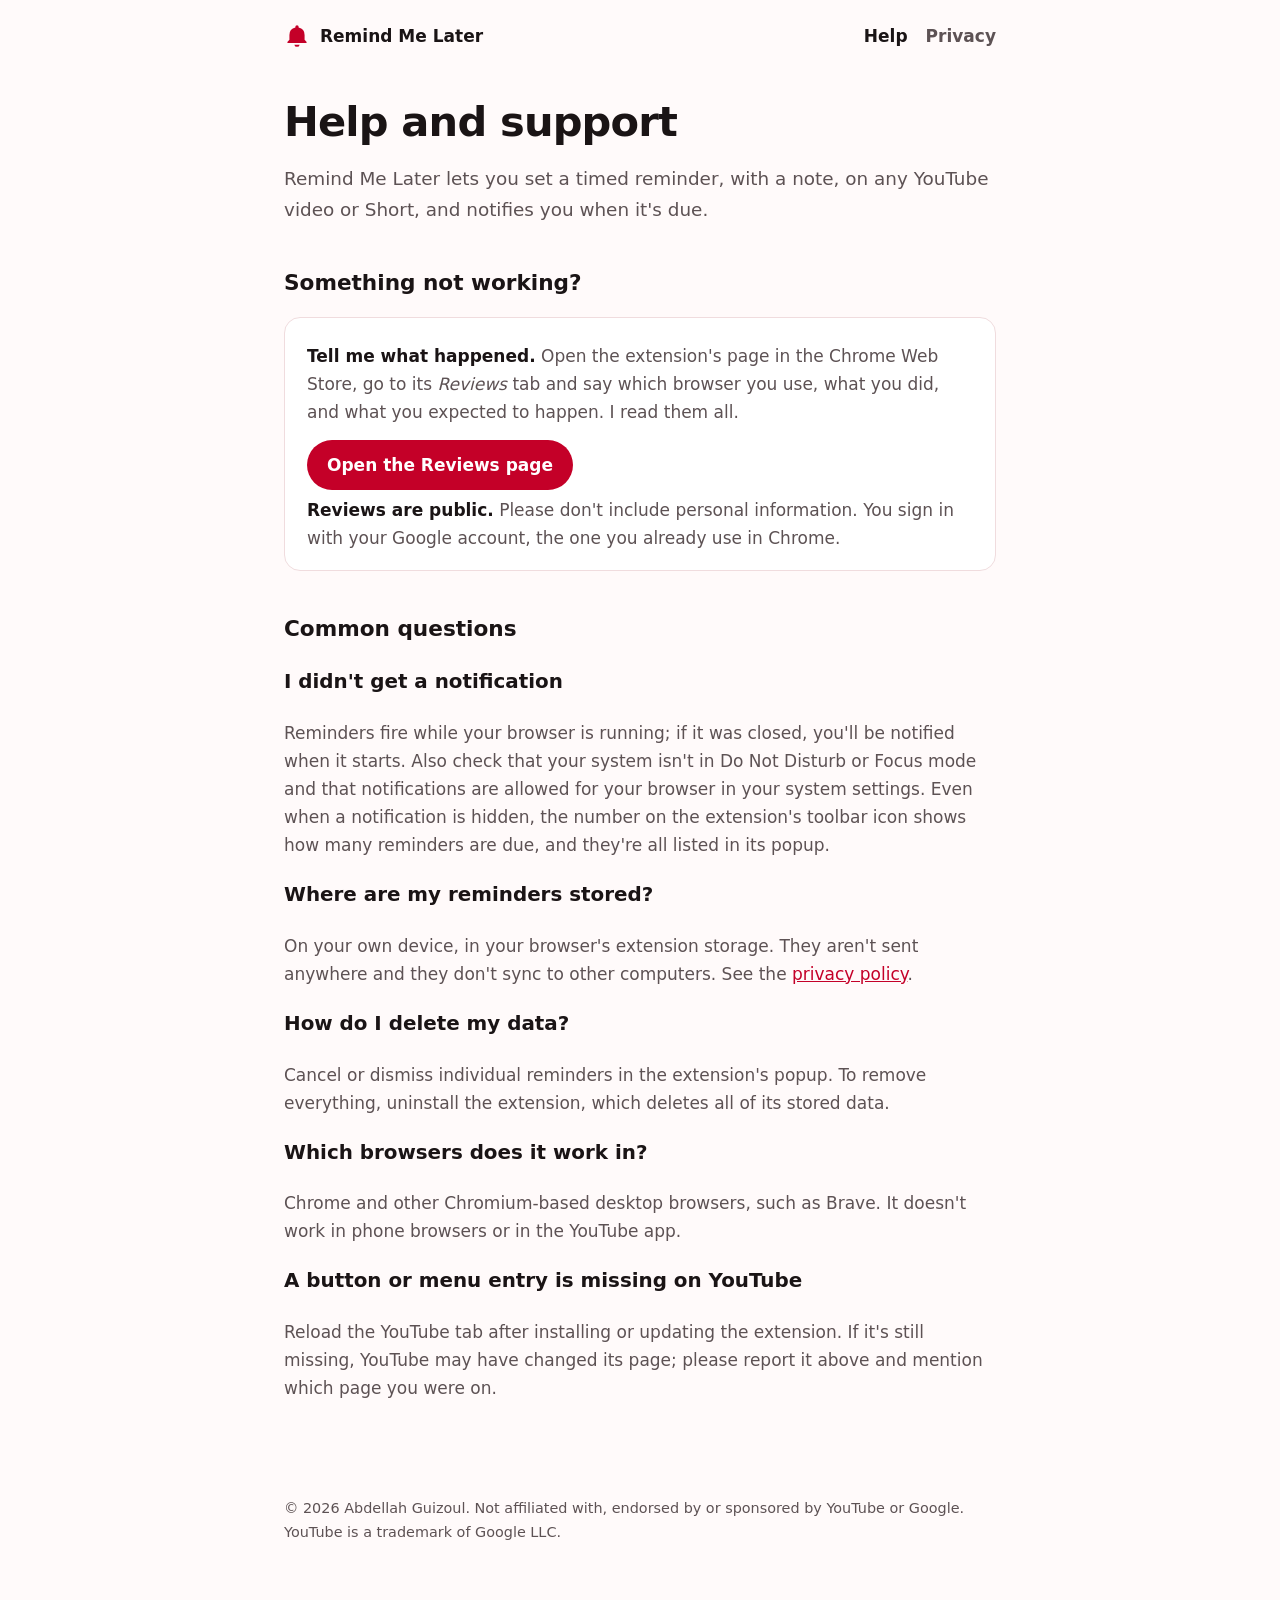
==== index.html @ e8967a8a "Help page and privacy policy" ====
<!DOCTYPE html>
<html lang="en">
<head>
  <meta charset="UTF-8">
  <meta name="viewport" content="width=device-width, initial-scale=1">
  <meta name="color-scheme" content="light dark">
  <title>Remind Me Later: help and support</title>
  <meta name="description" content="Help for the Remind Me Later browser extension, which sets timed reminders on YouTube videos and Shorts.">
  <link rel="stylesheet" href="style.css">
</head>
<body>
  <header>
    <a class="brand" href="./"><svg viewBox="0 0 24 24" aria-hidden="true"><path d="M12 22a2.5 2.5 0 0 0 2.45-2h-4.9A2.5 2.5 0 0 0 12 22Zm7-6.5V11a7 7 0 0 0-5.5-6.84V3.5a1.5 1.5 0 0 0-3 0v.66A7 7 0 0 0 5 11v4.5L3.3 17.2a.75.75 0 0 0 .53 1.3h16.34a.75.75 0 0 0 .53-1.3L19 15.5Z"/></svg>Remind Me Later</a>
    <nav aria-label="Pages"><a href="./" aria-current="page">Help</a><a href="privacy.html">Privacy</a></nav>
  </header>
  <main>
    <h1>Help and support</h1>
    <p class="lead">Remind Me Later lets you set a timed reminder, with a note, on any YouTube video or Short, and notifies you when it's due.</p>

    <h2>Something not working?</h2>
    <div class="card">
      <p><strong>Tell me what happened.</strong> Open the extension's page in the Chrome Web Store, go to its <em>Reviews</em> tab and say which browser you use, what you did, and what you expected to happen. I read them all.</p>
      <p><a class="button" data-link="reviews" target="_blank" rel="noopener noreferrer" hidden>Open the Reviews page</a></p>
      <p><strong>Reviews are public.</strong> Please don't include personal information. You sign in with your Google account, the one you already use in Chrome.</p>
    </div>

    <h2>Common questions</h2>

    <h3>I didn't get a notification</h3>
    <p>Reminders fire while your browser is running; if it was closed, you'll be notified when it starts. Also check that your system isn't in Do Not Disturb or Focus mode and that notifications are allowed for your browser in your system settings. Even when a notification is hidden, the number on the extension's toolbar icon shows how many reminders are due, and they're all listed in its popup.</p>

    <h3>Where are my reminders stored?</h3>
    <p>On your own device, in your browser's extension storage. They aren't sent anywhere and they don't sync to other computers. See the <a href="privacy.html">privacy policy</a>.</p>

    <h3>How do I delete my data?</h3>
    <p>Cancel or dismiss individual reminders in the extension's popup. To remove everything, uninstall the extension, which deletes all of its stored data.</p>

    <h3>Which browsers does it work in?</h3>
    <p>Chrome and other Chromium-based desktop browsers, such as Brave. It doesn't work in phone browsers or in the YouTube app.</p>

    <h3>A button or menu entry is missing on YouTube</h3>
    <p>Reload the YouTube tab after installing or updating the extension. If it's still missing, YouTube may have changed its page; please report it above and mention which page you were on.</p>
  </main>
  <footer>
    <p>© 2026 Abdellah Guizoul. Not affiliated with, endorsed by or sponsored by YouTube or Google. YouTube is a trademark of Google LLC.</p>
  </footer>
</body>
</html>
---- style.css ----
:root { --accent: #c40028; --bg: #fffafa; --text: #1a1415; --muted: #5d5254; --card: #fff; --border: #f0dcde; color-scheme: light; }
@media (prefers-color-scheme: dark) {
  :root { --accent: #ff4e63; --bg: #0f0c0d; --text: #f5f0f1; --muted: #b5a9ac; --card: #191415; --border: #2f2427; color-scheme: dark; }
}
* { box-sizing: border-box; }
body { margin: 0; background: var(--bg); color: var(--text); font: 17px/1.65 system-ui, -apple-system, "Segoe UI", Roboto, Arial, sans-serif; }
a { color: var(--accent); }
header { max-width: 760px; margin: 0 auto; padding: 22px 24px 0; display: flex; flex-wrap: wrap; align-items: center; justify-content: space-between; gap: 12px; }
.brand { display: inline-flex; align-items: center; gap: 10px; font-weight: 800; color: var(--text); text-decoration: none; }
.brand svg { width: 26px; height: 26px; fill: var(--accent); }
nav { display: flex; gap: 18px; }
nav a { color: var(--muted); text-decoration: none; font-weight: 600; }
nav a[aria-current="page"], nav a:hover { color: var(--text); }
main { max-width: 760px; margin: 0 auto; padding: 24px 24px 64px; }
h1 { font-size: clamp(2rem, 5vw, 2.6rem); line-height: 1.15; letter-spacing: -.02em; margin: 24px 0 8px; }
h2 { font-size: 1.35rem; margin: 40px 0 8px; }
p, li { color: var(--muted); }
strong { color: var(--text); }
.lead { font-size: 1.15rem; }
.meta { font-size: .95rem; }
.card { background: var(--card); border: 1px solid var(--border); border-radius: 16px; padding: 18px 22px; margin: 16px 0; }
.card p { margin: 6px 0 0; }
.button { display: inline-block; margin-top: 8px; padding: 11px 20px; border-radius: 999px; background: var(--accent); color: #fff; font-weight: 700; text-decoration: none; }
@media (prefers-color-scheme: dark) { .button { color: #1a0b0e; } }
table { width: 100%; border-collapse: collapse; margin: 12px 0; font-size: .95rem; }
th, td { text-align: left; padding: 10px 12px; border-bottom: 1px solid var(--border); vertical-align: top; }
th { color: var(--text); }
td:first-child { white-space: nowrap; color: var(--text); font-family: ui-monospace, Consolas, monospace; font-size: .9rem; }
footer { max-width: 760px; margin: 0 auto; padding: 0 24px 48px; color: var(--muted); font-size: .9rem; }
:focus-visible { outline: 3px solid var(--accent); outline-offset: 3px; border-radius: 4px; }
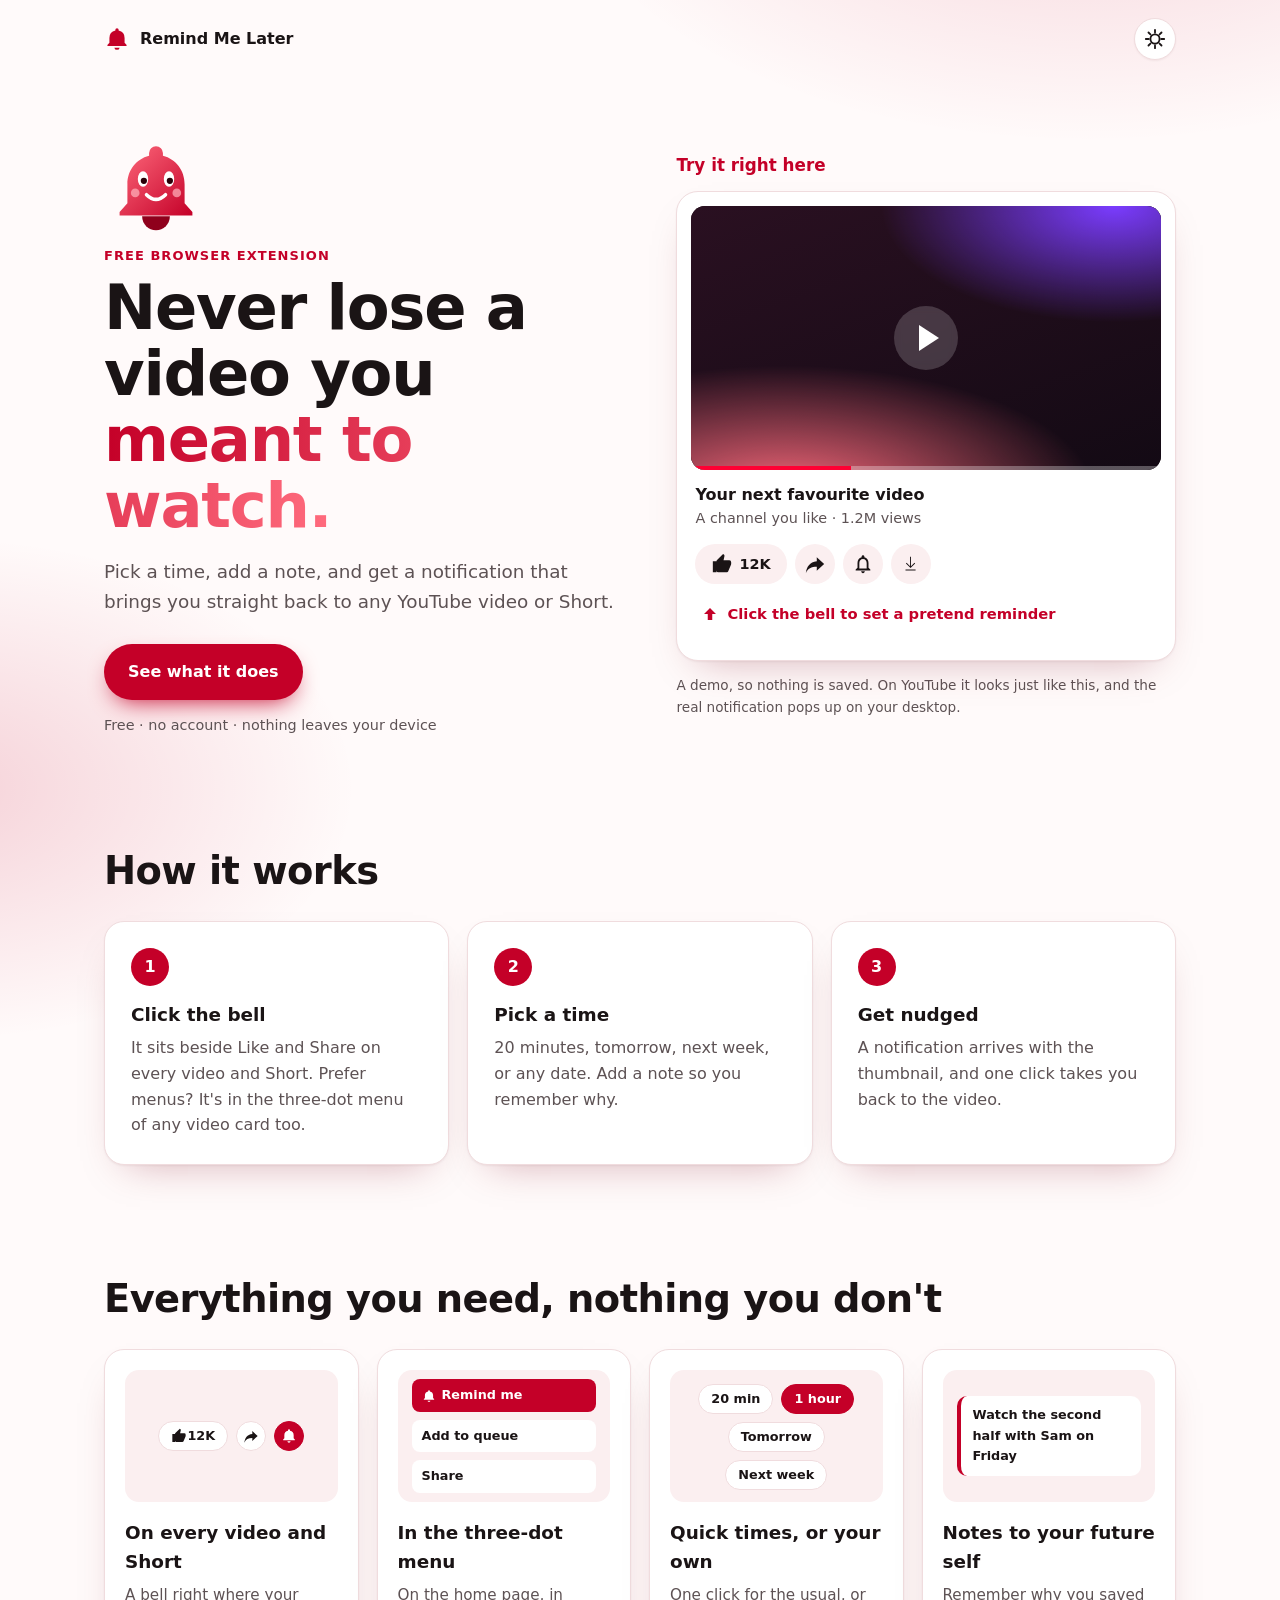
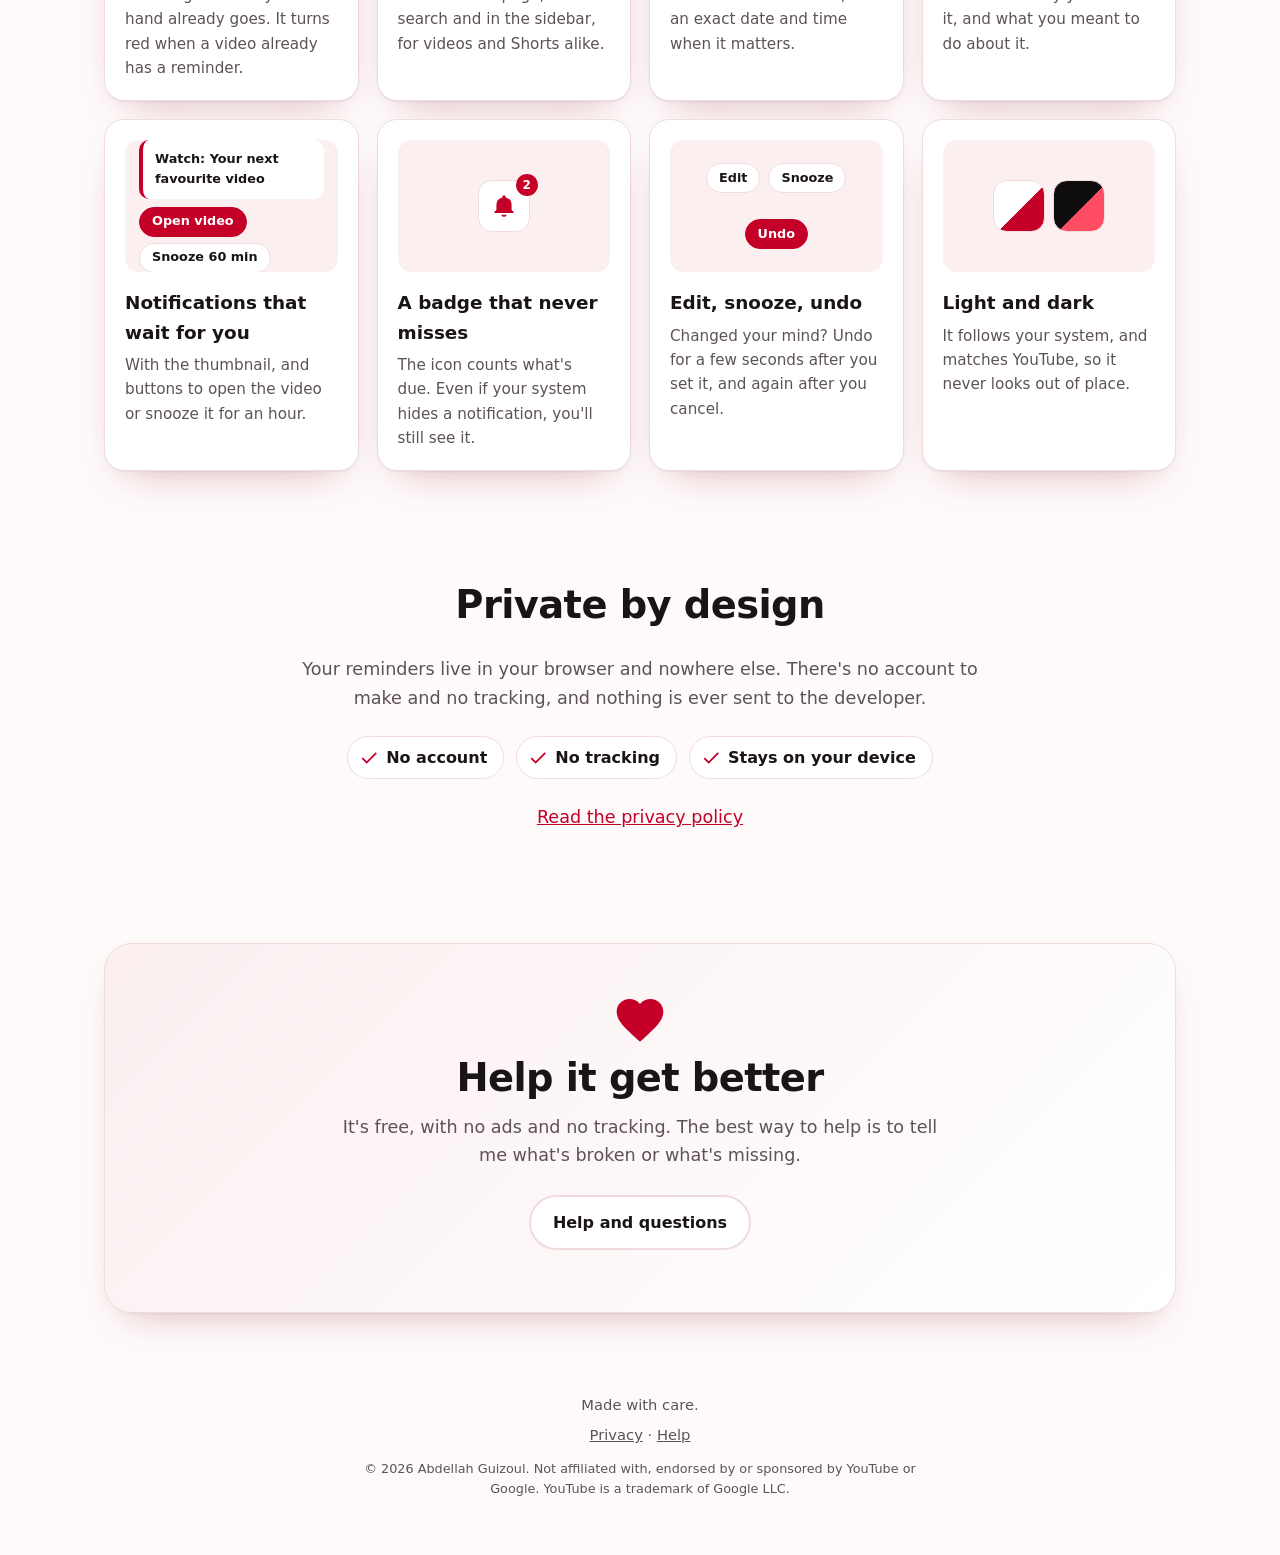
==== commit 3607dec7: "Home page is the welcome page; help moves to help.html" ====
--- a/index.html
+++ b/index.html
@@ -4,45 +4,176 @@
   <meta charset="UTF-8">
   <meta name="viewport" content="width=device-width, initial-scale=1">
   <meta name="color-scheme" content="light dark">
-  <title>Remind Me Later: help and support</title>
-  <meta name="description" content="Help for the Remind Me Later browser extension, which sets timed reminders on YouTube videos and Shorts.">
-  <link rel="stylesheet" href="style.css">
+  <title>Remind Me Later: a reminder for any YouTube video</title>
+  <meta name="description" content="Set a timed reminder, with a note, on any YouTube video or Short, and get a notification that brings you straight back. Free, no account, nothing leaves your device.">
+  <link rel="icon" href="icons/48.png">
+  <link rel="stylesheet" href="welcome.css">
+  <script src="theme.js"></script>
 </head>
 <body>
-  <header>
-    <a class="brand" href="./"><svg viewBox="0 0 24 24" aria-hidden="true"><path d="M12 22a2.5 2.5 0 0 0 2.45-2h-4.9A2.5 2.5 0 0 0 12 22Zm7-6.5V11a7 7 0 0 0-5.5-6.84V3.5a1.5 1.5 0 0 0-3 0v.66A7 7 0 0 0 5 11v4.5L3.3 17.2a.75.75 0 0 0 .53 1.3h16.34a.75.75 0 0 0 .53-1.3L19 15.5Z"/></svg>Remind Me Later</a>
-    <nav aria-label="Pages"><a href="./" aria-current="page">Help</a><a href="privacy.html">Privacy</a></nav>
+  <header class="top">
+    <a class="brand" href="#top" aria-label="Remind Me Later">
+      <svg viewBox="0 0 24 24" aria-hidden="true"><path d="M12 22a2.5 2.5 0 0 0 2.45-2h-4.9A2.5 2.5 0 0 0 12 22Zm7-6.5V11a7 7 0 0 0-5.5-6.84V3.5a1.5 1.5 0 0 0-3 0v.66A7 7 0 0 0 5 11v4.5L3.3 17.2a.75.75 0 0 0 .53 1.3h16.34a.75.75 0 0 0 .53-1.3L19 15.5Z"/></svg>
+      <span>Remind Me Later</span>
+    </a>
+    <button id="theme" class="icon-button" type="button" aria-pressed="false" aria-label="Switch to dark mode">
+      <svg class="sun" viewBox="0 0 24 24" aria-hidden="true"><path d="M12 7a5 5 0 1 0 0 10 5 5 0 0 0 0-10Zm0-5h0v3m0 14v3M2 12h3m14 0h3M4.9 4.9 7 7m10 10 2.1 2.1M4.9 19.1 7 17M17 7l2.1-2.1" fill="none" stroke="currentColor" stroke-width="2" stroke-linecap="round"/></svg>
+      <svg class="moon" viewBox="0 0 24 24" aria-hidden="true"><path d="M20 14.5A8.5 8.5 0 0 1 9.5 4a8.5 8.5 0 1 0 10.5 10.5Z"/></svg>
+    </button>
   </header>
-  <main>
-    <h1>Help and support</h1>
-    <p class="lead">Remind Me Later lets you set a timed reminder, with a note, on any YouTube video or Short, and notifies you when it's due.</p>
 
-    <h2>Something not working?</h2>
-    <div class="card">
-      <p><strong>Tell me what happened.</strong> Open the extension's page in the Chrome Web Store, go to its <em>Reviews</em> tab and say which browser you use, what you did, and what you expected to happen. I read them all.</p>
-      <p><a class="button" data-link="reviews" target="_blank" rel="noopener noreferrer" hidden>Open the Reviews page</a></p>
-      <p><strong>Reviews are public.</strong> Please don't include personal information. You sign in with your Google account, the one you already use in Chrome.</p>
-    </div>
+  <main id="top">
 
-    <h2>Common questions</h2>
+    <section class="hero">
+      <div class="hero-copy">
+        <div class="mascot" aria-hidden="true">
+          <svg viewBox="0 0 120 120">
+            <defs>
+              <linearGradient id="bellFill" x1="0" y1="0" x2="1" y2="1"><stop offset="0" stop-color="#ff6b7d"/><stop offset="1" stop-color="#c40028"/></linearGradient>
+            </defs>
+            <g class="swing">
+              <path d="M60 14a8 8 0 0 0-8 8v3.2C37 29 27 42 27 58v22l-9 10v4h84v-4l-9-10V58c0-16-10-29-25-32.8V22a8 8 0 0 0-8-8Z" fill="url(#bellFill)"/>
+              <path d="M44 95a16 16 0 0 0 32 0Z" fill="#8f001c"/>
+              <ellipse cx="45" cy="52" rx="6" ry="9" fill="#fff"/><ellipse cx="75" cy="52" rx="6" ry="9" fill="#fff"/>
+              <circle class="pupil" cx="46" cy="54" r="3.6" fill="#2a0008"/><circle class="pupil" cx="76" cy="54" r="3.6" fill="#2a0008"/>
+              <path d="M49 70q11 11 22 0" fill="none" stroke="#fff" stroke-width="4" stroke-linecap="round"/>
+              <circle cx="36" cy="68" r="5" fill="#ffb3bd" opacity=".7"/><circle cx="84" cy="68" r="5" fill="#ffb3bd" opacity=".7"/>
+            </g>
+          </svg>
+        </div>
+        <p class="eyebrow">Free browser extension</p>
+        <h1>Never lose a video you <span class="grad">meant to watch.</span></h1>
+        <p class="lead">Pick a time, add a note, and get a notification that brings you straight back to any YouTube video or Short.</p>
+        <p class="cta">
+          <a class="button primary" href="#features">See what it does</a>
+        </p>
+        <p class="fine">Free · no account · nothing leaves your device</p>
+      </div>
 
-    <h3>I didn't get a notification</h3>
-    <p>Reminders fire while your browser is running; if it was closed, you'll be notified when it starts. Also check that your system isn't in Do Not Disturb or Focus mode and that notifications are allowed for your browser in your system settings. Even when a notification is hidden, the number on the extension's toolbar icon shows how many reminders are due, and they're all listed in its popup.</p>
+      <div class="hero-demo">
+        <h2 id="demo-title" class="demo-title">Try it right here</h2>
+        <div id="demo" class="demo" aria-labelledby="demo-title">
+          <div class="player" aria-hidden="true"><div class="art"></div><div class="play"></div><div class="scrub"><i></i></div></div>
+          <div class="meta">
+            <p class="vtitle">Your next favourite video</p>
+            <p class="channel">A channel you like · 1.2M views</p>
+          </div>
+          <div class="bar">
+            <span class="pill" aria-hidden="true"><svg viewBox="0 0 24 24"><path d="M2 21h4V9H2v12Zm20-11a2 2 0 0 0-2-2h-6.3l1-4.6v-.3c0-.4-.2-.8-.4-1.1L13.2 1 6.6 7.6C6.2 8 6 8.5 6 9v10a2 2 0 0 0 2 2h9c.8 0 1.5-.5 1.8-1.2l3-7.1c.1-.2.2-.5.2-.7v-2Z"/></svg>12K</span>
+            <span class="pill round" aria-hidden="true"><svg viewBox="0 0 24 24"><path d="m14 9-.1-4.4L22 12l-8.1 7.4L14 15c-6 0-10 2-12 7 1-7 4-12 12-13Z"/></svg></span>
+            <button id="demo-bell" class="pill round bell nudge" type="button" aria-label="Remind Me" title="Remind me">
+              <svg class="outline" viewBox="0 0 24 24" aria-hidden="true"><path d="M12 22c1.1 0 2-.9 2-2h-4c0 1.1.89 2 2 2zm6-6v-5c0-3.07-1.64-5.64-4.5-6.32V4c0-.83-.67-1.5-1.5-1.5s-1.5.67-1.5 1.5v.68C7.63 5.36 6 7.92 6 11v5l-2 2v1h16v-1l-2-2zm-2 1H8v-6c0-2.48 1.51-4.5 4-4.5s4 2.02 4 4.5v6z"/></svg>
+              <svg class="filled" viewBox="0 0 24 24" aria-hidden="true"><path d="M12 22a2.5 2.5 0 0 0 2.45-2h-4.9A2.5 2.5 0 0 0 12 22Zm7-6.5V11a7 7 0 0 0-5.5-6.84V3.5a1.5 1.5 0 0 0-3 0v.66A7 7 0 0 0 5 11v4.5L3.3 17.2a.75.75 0 0 0 .53 1.3h16.34a.75.75 0 0 0 .53-1.3L19 15.5Z"/></svg>
+            </button>
+            <span class="pill round" aria-hidden="true"><svg viewBox="0 0 24 24"><path d="M17 18v1H6v-1h11Zm-.5-6.6-.7-.7-3.8 3.7V4h-1v10.4l-3.8-3.7-.7.7 5 5 5-5Z"/></svg></span>
+          </div>
 
-    <h3>Where are my reminders stored?</h3>
-    <p>On your own device, in your browser's extension storage. They aren't sent anywhere and they don't sync to other computers. See the <a href="privacy.html">privacy policy</a>.</p>
+          <div class="slot"><p id="demo-hint" class="demo-hint"><svg viewBox="0 0 24 24" aria-hidden="true"><path d="m12 4-8 8h5v8h6v-8h5Z"/></svg>Click the bell to set a pretend reminder</p><div id="demo-toast" class="toast" role="status" hidden></div></div>
+          <div id="demo-dialog" class="dialog" role="dialog" aria-label="Remind me later" hidden>
+            <div class="panel">
+              <p class="panel-title"><svg viewBox="0 0 24 24" aria-hidden="true"><path d="M12 22a2.5 2.5 0 0 0 2.45-2h-4.9A2.5 2.5 0 0 0 12 22Zm7-6.5V11a7 7 0 0 0-5.5-6.84V3.5a1.5 1.5 0 0 0-3 0v.66A7 7 0 0 0 5 11v4.5L3.3 17.2a.75.75 0 0 0 .53 1.3h16.34a.75.75 0 0 0 .53-1.3L19 15.5Z"/></svg>Remind me about this</p>
+              <div class="options" id="demo-options"></div>
+              <button class="link-button" type="button" data-close>Cancel</button>
+            </div>
+          </div>
+          <div id="demo-notice" class="notice" hidden>
+            <div class="notice-head"><span>Remind Me Later</span><span>now</span></div>
+            <div class="notice-body">
+              <div class="thumb" aria-hidden="true"></div>
+              <div><strong>Watch: Your next favourite video</strong><span>Time to watch this video.</span></div>
+            </div>
+            <div class="notice-actions">
+              <button type="button" data-action="open">Open video</button>
+              <button type="button" data-action="snooze">Snooze 60 min</button>
+            </div>
+          </div>
+        </div>
+        <div id="demo-result" class="result" aria-live="polite" hidden>
+          <p></p>
+          <button class="button ghost small" type="button" data-replay>Try again</button>
+        </div>
+        <p class="demo-caption">A demo, so nothing is saved. On YouTube it looks just like this, and the real notification pops up on your desktop.</p>
+      </div>
+    </section>
 
-    <h3>How do I delete my data?</h3>
-    <p>Cancel or dismiss individual reminders in the extension's popup. To remove everything, uninstall the extension, which deletes all of its stored data.</p>
+    <section id="how" class="section" aria-labelledby="how-title">
+      <h2 id="how-title">How it works</h2>
+      <ol class="steps">
+        <li><span class="num">1</span><h3>Click the bell</h3><p>It sits beside Like and Share on every video and Short. Prefer menus? It's in the three-dot menu of any video card too.</p></li>
+        <li><span class="num">2</span><h3>Pick a time</h3><p>20 minutes, tomorrow, next week, or any date. Add a note so you remember why.</p></li>
+        <li><span class="num">3</span><h3>Get nudged</h3><p>A notification arrives with the thumbnail, and one click takes you back to the video.</p></li>
+      </ol>
+    </section>
 
-    <h3>Which browsers does it work in?</h3>
-    <p>Chrome and other Chromium-based desktop browsers, such as Brave. It doesn't work in phone browsers or in the YouTube app.</p>
+    <section id="features" class="section" aria-labelledby="features-title">
+      <h2 id="features-title">Everything you need, nothing you don't</h2>
+      <div class="grid">
+        <article>
+          <div class="visual" aria-hidden="true"><span class="chip-ui"><svg viewBox="0 0 24 24" aria-hidden="true"><path d="M2 21h4V9H2v12Zm20-11a2 2 0 0 0-2-2h-6.3l1-4.6v-.3c0-.4-.2-.8-.4-1.1L13.2 1 6.6 7.6C6.2 8 6 8.5 6 9v10a2 2 0 0 0 2 2h9c.8 0 1.5-.5 1.8-1.2l3-7.1c.1-.2.2-.5.2-.7v-2Z"/></svg>12K</span><span class="chip-ui round"><svg viewBox="0 0 24 24" aria-hidden="true"><path d="m14 9-.1-4.4L22 12l-8.1 7.4L14 15c-6 0-10 2-12 7 1-7 4-12 12-13Z"/></svg></span><span class="chip-ui round hot"><svg viewBox="0 0 24 24"><path d="M12 22a2.5 2.5 0 0 0 2.45-2h-4.9A2.5 2.5 0 0 0 12 22Zm7-6.5V11a7 7 0 0 0-5.5-6.84V3.5a1.5 1.5 0 0 0-3 0v.66A7 7 0 0 0 5 11v4.5L3.3 17.2a.75.75 0 0 0 .53 1.3h16.34a.75.75 0 0 0 .53-1.3L19 15.5Z"/></svg></span></div>
+          <h3>On every video and Short</h3><p>A bell right where your hand already goes. It turns red when a video already has a reminder.</p>
+        </article>
+        <article>
+          <div class="visual col" aria-hidden="true"><span class="menu-row hot"><svg viewBox="0 0 24 24" aria-hidden="true"><path d="M12 22a2.5 2.5 0 0 0 2.45-2h-4.9A2.5 2.5 0 0 0 12 22Zm7-6.5V11a7 7 0 0 0-5.5-6.84V3.5a1.5 1.5 0 0 0-3 0v.66A7 7 0 0 0 5 11v4.5L3.3 17.2a.75.75 0 0 0 .53 1.3h16.34a.75.75 0 0 0 .53-1.3L19 15.5Z"/></svg>Remind me</span><span class="menu-row">Add to queue</span><span class="menu-row">Share</span></div>
+          <h3>In the three-dot menu</h3><p>On the home page, in search and in the sidebar, for videos and Shorts alike.</p>
+        </article>
+        <article>
+          <div class="visual wrap" aria-hidden="true"><span class="chip-ui">20 min</span><span class="chip-ui hot">1 hour</span><span class="chip-ui">Tomorrow</span><span class="chip-ui">Next week</span></div>
+          <h3>Quick times, or your own</h3><p>One click for the usual, or an exact date and time when it matters.</p>
+        </article>
+        <article>
+          <div class="visual col" aria-hidden="true"><span class="note-ui">Watch the second half with Sam on Friday</span></div>
+          <h3>Notes to your future self</h3><p>Remember why you saved it, and what you meant to do about it.</p>
+        </article>
+        <article>
+          <div class="visual col" aria-hidden="true"><span class="note-ui strong">Watch: Your next favourite video</span><span class="row-ui"><span class="chip-ui hot">Open video</span><span class="chip-ui">Snooze 60 min</span></span></div>
+          <h3>Notifications that wait for you</h3><p>With the thumbnail, and buttons to open the video or snooze it for an hour.</p>
+        </article>
+        <article>
+          <div class="visual" aria-hidden="true"><span class="toolbar-ui"><svg viewBox="0 0 24 24"><path d="M12 22a2.5 2.5 0 0 0 2.45-2h-4.9A2.5 2.5 0 0 0 12 22Zm7-6.5V11a7 7 0 0 0-5.5-6.84V3.5a1.5 1.5 0 0 0-3 0v.66A7 7 0 0 0 5 11v4.5L3.3 17.2a.75.75 0 0 0 .53 1.3h16.34a.75.75 0 0 0 .53-1.3L19 15.5Z"/></svg><b>2</b></span></div>
+          <h3>A badge that never misses</h3><p>The icon counts what's due. Even if your system hides a notification, you'll still see it.</p>
+        </article>
+        <article>
+          <div class="visual wrap" aria-hidden="true"><span class="chip-ui">Edit</span><span class="chip-ui">Snooze</span><span class="chip-ui hot">Undo</span></div>
+          <h3>Edit, snooze, undo</h3><p>Changed your mind? Undo for a few seconds after you set it, and again after you cancel.</p>
+        </article>
+        <article>
+          <div class="visual" aria-hidden="true"><span class="swatch light"></span><span class="swatch dark"></span></div>
+          <h3>Light and dark</h3><p>It follows your system, and matches YouTube, so it never looks out of place.</p>
+        </article>
+      </div>
+    </section>
 
-    <h3>A button or menu entry is missing on YouTube</h3>
-    <p>Reload the YouTube tab after installing or updating the extension. If it's still missing, YouTube may have changed its page; please report it above and mention which page you were on.</p>
+    <section class="section privacy" aria-labelledby="privacy-title">
+      <h2 id="privacy-title">Private by design</h2>
+      <p>Your reminders live in your browser and nowhere else. There's no account to make and no tracking, and nothing is ever sent to the developer.</p>
+      <ul class="ticks">
+        <li><svg viewBox="0 0 24 24" aria-hidden="true"><path d="m9.5 16.6-4.1-4.1L4 13.9l5.5 5.5L20.6 8.3 19.2 6.9Z"/></svg>No account</li>
+        <li><svg viewBox="0 0 24 24" aria-hidden="true"><path d="m9.5 16.6-4.1-4.1L4 13.9l5.5 5.5L20.6 8.3 19.2 6.9Z"/></svg>No tracking</li>
+        <li><svg viewBox="0 0 24 24" aria-hidden="true"><path d="m9.5 16.6-4.1-4.1L4 13.9l5.5 5.5L20.6 8.3 19.2 6.9Z"/></svg>Stays on your device</li>
+      </ul>
+      <p><a data-link="privacy" href="privacy.html">Read the privacy policy</a></p>
+    </section>
+
+    <section id="support" class="section support" aria-labelledby="support-title">
+      <div class="support-card">
+        <div class="cup" aria-hidden="true"><svg viewBox="0 0 24 24" aria-hidden="true"><path d="M12 21.35l-1.45-1.32C5.4 15.36 2 12.28 2 8.5 2 5.42 4.42 3 7.5 3c1.74 0 3.41.81 4.5 2.09C13.09 3.81 14.76 3 16.5 3 19.58 3 22 5.42 22 8.5c0 3.78-3.4 6.86-8.55 11.54L12 21.35z"/></svg></div>
+        <h2 id="support-title">Help it get better</h2>
+        <p>It's free, with no ads and no tracking. The best way to help is to tell me what's broken or what's missing.</p>
+        <p class="cta">
+          <a class="button primary" data-link="reviews" target="_blank" rel="noopener noreferrer" hidden><svg viewBox="0 0 24 24" aria-hidden="true"><path d="m12 17.3 6.2 3.7-1.6-7 5.4-4.7-7.2-.6L12 2 9.2 8.7 2 9.3l5.4 4.7-1.6 7Z"/></svg>Rate it or tell me what to improve</a>
+          <a class="button ghost" data-link="support" href="help.html">Help and questions</a>
+          <a class="button ghost" data-link="donate" target="_blank" rel="noopener noreferrer" hidden><svg viewBox="0 0 24 24" aria-hidden="true"><path d="M12 21.35l-1.45-1.32C5.4 15.36 2 12.28 2 8.5 2 5.42 4.42 3 7.5 3c1.74 0 3.41.81 4.5 2.09C13.09 3.81 14.76 3 16.5 3 19.58 3 22 5.42 22 8.5c0 3.78-3.4 6.86-8.55 11.54L12 21.35z"/></svg>Say thanks</a>
+        </p>
+      </div>
+    </section>
   </main>
-  <footer>
-    <p>© 2026 Abdellah Guizoul. Not affiliated with, endorsed by or sponsored by YouTube or Google. YouTube is a trademark of Google LLC.</p>
+
+  <footer class="foot">
+    <p>Made with care.</p>
+    <p><a data-link="privacy" href="privacy.html">Privacy</a> · <a data-link="support" href="help.html">Help</a></p>
+    <p class="legal">© 2026 Abdellah Guizoul. Not affiliated with, endorsed by or sponsored by YouTube or Google. YouTube is a trademark of Google LLC.</p>
   </footer>
+
+  <script src="welcome.js" defer></script>
 </body>
 </html>
--- a/welcome.css
+++ b/welcome.css
@@ -0,0 +1,249 @@
+/* Theme: light by default, dark by system preference, and either one when chosen (data-theme). */
+:root {
+  --accent: #c40028;
+  --accent-hover: #d8183f;
+  --accent-2: #ff6b7d;
+  --on-accent: #fff;
+  --bg: #fffafa;
+  --text: #1a1415;
+  --muted: #5d5254;
+  --card: #fff;
+  --soft: #fbeff0;
+  --border: #f0dcde;
+  --shadow: 0 1px 2px rgba(60, 10, 20, .05), 0 18px 40px -22px rgba(120, 10, 30, .35);
+  --glow: rgba(196, 0, 40, .16);
+  color-scheme: light;
+}
+@media (prefers-color-scheme: dark) {
+  :root:not([data-theme="light"]) {
+    --accent: #ff4e63; --accent-hover: #ff6f80; --accent-2: #ff8895; --on-accent: #1a0b0e; --bg: #0f0c0d; --text: #f5f0f1; --muted: #b5a9ac;
+    --card: #191415; --soft: #241a1c; --border: #2f2427; --shadow: 0 1px 2px rgba(0, 0, 0, .4), 0 18px 40px -22px rgba(0, 0, 0, .8); --glow: rgba(255, 78, 99, .18);
+    color-scheme: dark;
+  }
+}
+:root[data-theme="dark"] {
+  --accent: #ff4e63; --accent-hover: #ff6f80; --accent-2: #ff8895; --on-accent: #1a0b0e; --bg: #0f0c0d; --text: #f5f0f1; --muted: #b5a9ac;
+  --card: #191415; --soft: #241a1c; --border: #2f2427; --shadow: 0 1px 2px rgba(0, 0, 0, .4), 0 18px 40px -22px rgba(0, 0, 0, .8); --glow: rgba(255, 78, 99, .18);
+  color-scheme: dark;
+}
+
+* { box-sizing: border-box; }
+[hidden] { display: none !important; }
+html { scroll-behavior: smooth; }
+body {
+  margin: 0; color: var(--text); font: 16px/1.6 system-ui, -apple-system, "Segoe UI", Roboto, Arial, sans-serif;
+  background-color: var(--bg);
+  background-image: radial-gradient(900px 500px at 85% -5%, var(--glow), transparent 60%), radial-gradient(700px 420px at -5% 25%, var(--glow), transparent 60%);
+  background-repeat: no-repeat;
+}
+a { color: var(--accent); }
+svg { fill: currentColor; }
+h1, h2, h3, p { margin: 0; }
+:focus-visible { outline: 3px solid var(--accent); outline-offset: 3px; border-radius: 6px; }
+
+/* header */
+.top { max-width: 1120px; margin: 0 auto; padding: 18px 24px; display: flex; align-items: center; justify-content: space-between; }
+.brand { display: inline-flex; align-items: center; gap: 10px; color: var(--text); text-decoration: none; font-weight: 700; }
+.brand svg { width: 26px; height: 26px; color: var(--accent); }
+.icon-button { width: 42px; height: 42px; display: grid; place-items: center; border-radius: 50%; border: 1px solid var(--border); background: var(--card); color: var(--text); cursor: pointer; box-shadow: var(--shadow); }
+.icon-button { transition: background-color .15s ease, border-color .15s ease, color .15s ease; }
+.icon-button:hover { background: var(--soft); border-color: var(--accent); color: var(--accent); }
+.icon-button svg { width: 22px; height: 22px; grid-area: 1 / 1; }
+.icon-button .moon { display: none; }
+:root[data-theme="dark"] .icon-button .sun, .icon-button[aria-pressed="true"] .sun { display: none; }
+:root[data-theme="dark"] .icon-button .moon, .icon-button[aria-pressed="true"] .moon { display: block; }
+
+main, .foot { max-width: 1120px; margin: 0 auto; padding: 0 24px; }
+
+/* pin step */
+.pin { display: flex; align-items: center; gap: 22px; margin: 8px 0 0; padding: 12px 18px; background: var(--card); border: 1px solid var(--border); border-left: 4px solid var(--accent); border-radius: 16px; box-shadow: var(--shadow); }
+.pin-text { flex: 1; min-width: 0; }
+.pin-title { display: flex; align-items: center; gap: 8px; font-weight: 800; }
+.pin-title svg { width: 22px; height: 22px; color: var(--accent); }
+.pin-body { color: var(--muted); font-size: .95rem; line-height: 1.45; }
+.pin-body strong { color: var(--text); }
+.pin [data-show="done"] { display: none; }
+.pin[data-state="pinned"] [data-show="todo"] { display: none; }
+.pin[data-state="pinned"] [data-show="done"] { display: flex; }
+.pin[data-state="pinned"] p[data-show="done"] { display: block; }
+.pin[data-state="pinned"] .pin-art { display: none; }
+.pin-art { display: flex; align-items: center; gap: 8px; flex: none; }
+.mock-arrow { width: 18px; height: 18px; color: var(--muted); flex: none; }
+.mock-toolbar { display: flex; align-items: center; gap: 6px; padding: 5px 8px; border-radius: 10px; background: var(--soft); border: 1px solid var(--border); }
+.mock-toolbar i { width: 22px; height: 6px; border-radius: 3px; background: var(--border); }
+.mock-puzzle { display: grid; place-items: center; width: 26px; height: 26px; border-radius: 8px; background: var(--accent); color: var(--on-accent); animation: nudge 2s ease-out infinite; }
+.mock-puzzle svg { width: 16px; height: 16px; }
+.mock-menu { padding: 5px 6px; border-radius: 10px; background: var(--card); border: 1px solid var(--border); box-shadow: var(--shadow); }
+.mock-row { display: flex; align-items: center; gap: 6px; font-size: .78rem; }
+.mock-row > svg { width: 14px; height: 14px; color: var(--accent); }
+.mock-row b { font-weight: 700; white-space: nowrap; padding-right: 4px; }
+.mock-pin { display: grid; place-items: center; width: 24px; height: 24px; border-radius: 7px; background: var(--soft); color: var(--accent); }
+.mock-pin svg { width: 14px; height: 14px; }
+@media (max-width: 760px) { .pin { flex-direction: column; align-items: flex-start; gap: 10px; } }
+@media (max-width: 420px) { .mock-toolbar i { display: none; } }
+@media (min-width: 940px) and (max-height: 760px) { .pin { padding: 8px 14px; margin-top: 2px; gap: 16px; } .pin-body { font-size: .88rem; } }
+
+/* hero */
+.hero { display: grid; gap: 48px; padding: 24px 0 56px; align-items: center; }
+@media (min-width: 940px) { .hero { grid-template-columns: 1.05fr 1fr; padding-top: 56px; } }
+.mascot { width: 104px; height: 104px; margin-bottom: 8px; }
+.mascot svg { width: 100%; height: 100%; overflow: visible; fill: none; }
+.swing { transform-origin: 60px 16px; animation: ring 1.6s ease-in-out .6s 2; }
+.mascot:hover .swing { animation: ring 1.2s ease-in-out; }
+@keyframes ring { 0%, 60%, 100% { transform: rotate(0); } 8% { transform: rotate(16deg); } 18% { transform: rotate(-14deg); } 28% { transform: rotate(10deg); } 38% { transform: rotate(-7deg); } 48% { transform: rotate(3deg); } }
+.eyebrow { font-weight: 700; letter-spacing: .08em; text-transform: uppercase; font-size: 13px; color: var(--accent); }
+h1 { font-size: clamp(2.3rem, 5.4vw, 3.9rem); line-height: 1.06; letter-spacing: -.02em; font-weight: 800; margin: 8px 0 18px; }
+.grad { background: linear-gradient(90deg, var(--accent), var(--accent-2)); -webkit-background-clip: text; background-clip: text; color: transparent; }
+.lead { font-size: 1.15rem; color: var(--muted); max-width: 34em; }
+.cta { display: flex; flex-wrap: wrap; gap: 12px; margin: 28px 0 14px; }
+.fine { font-size: .9rem; color: var(--muted); }
+
+.button { display: inline-flex; align-items: center; justify-content: center; gap: 8px; padding: 13px 22px; border-radius: 999px; font-weight: 700; text-decoration: none; border: 2px solid transparent; cursor: pointer; font-size: 1rem; transition: background-color .15s ease, border-color .15s ease, color .15s ease, box-shadow .15s ease; }
+.button.primary { background: var(--accent); color: var(--on-accent); box-shadow: 0 10px 24px -10px var(--accent); }
+.button.primary:hover { background: var(--accent-hover); box-shadow: 0 12px 26px -10px var(--accent-hover); }
+.button.ghost { border-color: var(--border); color: var(--text); background: var(--card); }
+.button.ghost:hover { background: var(--soft); border-color: var(--accent); color: var(--accent); }
+.button.small { padding: 8px 16px; font-size: .9rem; }
+.button svg { width: 20px; height: 20px; flex: none; }
+
+@media (min-width: 940px) and (max-height: 760px) {
+  .top { padding-top: 10px; padding-bottom: 6px; }
+  .hero { padding-top: 4px; gap: 40px; }
+  .mascot { width: 64px; height: 64px; margin-bottom: 0; }
+  h1 { font-size: clamp(2.1rem, 4.3vw, 3.1rem); margin: 4px 0 12px; }
+  .lead { font-size: 1.05rem; }
+  .cta { margin: 18px 0 10px; }
+}
+
+/* demo */
+.demo-title { font-size: 1.05rem; font-weight: 800; color: var(--accent); margin-bottom: 12px; }
+.demo { position: relative; background: var(--card); border: 1px solid var(--border); border-radius: 22px; padding: 14px; box-shadow: var(--shadow); max-width: 540px; }
+.player { position: relative; aspect-ratio: 16 / 9; border-radius: 14px; overflow: hidden; background: #1c0f12; }
+.art { position: absolute; inset: 0; background: radial-gradient(120% 90% at 20% 110%, #ff6b7d 0, transparent 55%), radial-gradient(90% 80% at 90% 0, #7a3cff 0, transparent 55%), linear-gradient(160deg, #2a1021, #130a14); }
+.play { position: absolute; left: 50%; top: 50%; width: 64px; height: 64px; margin: -32px 0 0 -32px; border-radius: 50%; background: rgba(255, 255, 255, .18); backdrop-filter: blur(4px); }
+.play::after { content: ""; position: absolute; left: 25px; top: 19px; border-left: 20px solid #fff; border-top: 13px solid transparent; border-bottom: 13px solid transparent; }
+.scrub { position: absolute; left: 0; right: 0; bottom: 0; height: 4px; background: rgba(255, 255, 255, .3); }
+.scrub i { display: block; width: 34%; height: 100%; background: #ff0033; }
+.meta { padding: 12px 4px 4px; }
+.vtitle { font-weight: 700; }
+.channel { font-size: .9rem; color: var(--muted); }
+.bar { display: flex; flex-wrap: wrap; align-items: center; gap: 8px; padding: 10px 4px 4px; }
+.pill { display: inline-flex; align-items: center; gap: 6px; min-height: 40px; padding: 0 16px; border-radius: 999px; background: var(--soft); color: var(--text); font-weight: 600; font-size: .9rem; border: 0; }
+.pill.round { width: 40px; padding: 0; justify-content: center; }
+.pill svg { width: 22px; height: 22px; }
+button.pill { cursor: pointer; transition: background-color .15s ease, box-shadow .15s ease; }
+.pill.bell:hover { background: color-mix(in srgb, var(--accent) 16%, var(--soft)); }
+.bell.nudge { animation: nudge 2s ease-out infinite; }
+@keyframes nudge { 0% { box-shadow: 0 0 0 0 color-mix(in srgb, var(--accent) 55%, transparent); } 70%, 100% { box-shadow: 0 0 0 14px transparent; } }
+.demo-hint { display: flex; align-items: center; gap: 8px; margin: 0; padding: 4px 6px; font-weight: 700; font-size: .92rem; color: var(--accent); }
+.demo-hint svg { width: 18px; height: 18px; flex: none; }
+.bell .filled { display: none; }
+.bell.active { color: var(--accent); animation: pop .5s ease; }
+.bell.active .filled { display: block; }
+.bell.active .outline { display: none; }
+@keyframes pop { 0% { transform: scale(1); } 40% { transform: scale(1.25) rotate(-12deg); } 100% { transform: scale(1); } }
+
+.dialog { position: absolute; inset: 0; z-index: 3; display: grid; place-items: center; padding: 14px; background: rgba(10, 4, 6, .55); border-radius: 22px; }
+.panel { width: min(100%, 330px); background: var(--card); border-radius: 16px; padding: 16px; box-shadow: 0 20px 50px rgba(0, 0, 0, .4); }
+.panel-title { display: flex; align-items: center; gap: 8px; font-weight: 800; margin-bottom: 10px; }
+.panel-title svg { width: 22px; height: 22px; color: var(--accent); }
+.options { border: 1px solid var(--border); border-radius: 12px; overflow: hidden; }
+.option { display: flex; width: 100%; justify-content: space-between; gap: 10px; align-items: center; padding: 11px 14px; background: transparent; color: var(--text); border: 0; border-top: 1px solid var(--border); font: inherit; font-weight: 600; cursor: pointer; text-align: left; }
+.option:first-child { border-top: 0; }
+.option:hover, .option:focus-visible { background: var(--soft); }
+.option .hint { color: var(--muted); font-weight: 400; font-size: .85rem; }
+.link-button { display: block; margin: 10px 0 0 auto; background: none; border: 0; color: var(--muted); font: inherit; font-weight: 600; cursor: pointer; padding: 6px 4px; }
+.link-button:hover { color: var(--text); }
+
+.slot { min-height: 58px; padding: 10px 4px 0; }
+.toast { display: flex; width: fit-content; max-width: 100%; align-items: center; gap: 14px; padding: 11px 16px; border-radius: 10px; background: var(--text); color: var(--bg); font-weight: 600; font-size: .92rem; box-shadow: 0 8px 24px rgba(0, 0, 0, .35); animation: rise .3s ease; }
+.toast button { background: none; border: 0; color: inherit; font: inherit; font-weight: 800; text-transform: uppercase; letter-spacing: .03em; cursor: pointer; padding: 4px 8px; margin: -4px -8px -4px 0; border-radius: 6px; }
+.toast button:hover { background: rgba(128, 128, 128, .3); }
+@keyframes rise { from { opacity: 0; transform: translateY(8px); } }
+
+.notice { position: absolute; z-index: 5; top: 22px; right: 22px; width: min(78%, 330px); background: #2a2224; color: #f6f1f2; border-radius: 14px; padding: 12px 14px; box-shadow: 0 16px 40px rgba(0, 0, 0, .5); animation: slide .45s cubic-bezier(.2, .9, .3, 1.2); }
+@keyframes slide { from { opacity: 0; transform: translate(26px, -10px) scale(.96); } }
+.notice-head { display: flex; justify-content: space-between; font-size: .75rem; color: #b9adb0; margin-bottom: 8px; }
+.notice-body { display: flex; gap: 10px; align-items: center; }
+.notice-body strong, .notice-body span { display: block; font-size: .85rem; line-height: 1.35; }
+.notice-body span { color: #b9adb0; }
+.thumb { flex: none; width: 58px; height: 36px; border-radius: 6px; background: linear-gradient(135deg, #ff6b7d, #7a3cff); }
+.notice-actions { display: flex; gap: 8px; margin-top: 10px; }
+.notice-actions button { flex: 1; padding: 8px; border: 0; border-radius: 8px; background: #3b3134; color: #fff; font: inherit; font-weight: 600; font-size: .82rem; cursor: pointer; }
+.notice-actions button:first-child { background: #ff4e63; color: #1a0b0e; }
+.notice-actions button:hover { filter: brightness(1.15); }
+
+.result { display: flex; align-items: center; justify-content: space-between; gap: 14px; margin-top: 12px; padding: 14px 16px; border-radius: 14px; background: var(--soft); border: 1px solid var(--border); font-weight: 600; max-width: 540px; }
+.demo-caption { margin-top: 14px; font-size: .85rem; color: var(--muted); max-width: 540px; }
+
+/* sections */
+.section { padding: 56px 0; }
+.section h2 { font-size: clamp(1.7rem, 3.4vw, 2.4rem); line-height: 1.15; letter-spacing: -.015em; font-weight: 800; margin-bottom: 28px; }
+.steps { list-style: none; margin: 0; padding: 0; display: grid; gap: 18px; }
+@media (min-width: 800px) { .steps { grid-template-columns: repeat(3, 1fr); } }
+.steps li { position: relative; padding: 26px; background: var(--card); border: 1px solid var(--border); border-radius: 20px; box-shadow: var(--shadow); transition: transform .2s ease; }
+.steps li:hover { transform: translateY(-4px); }
+.num { display: grid; place-items: center; width: 38px; height: 38px; border-radius: 50%; background: var(--accent); color: var(--on-accent); font-weight: 800; margin-bottom: 14px; }
+.steps h3, .grid h3 { font-size: 1.15rem; margin-bottom: 6px; }
+.steps p, .grid p { color: var(--muted); }
+
+.grid { display: grid; gap: 18px; }
+@media (min-width: 640px) { .grid { grid-template-columns: repeat(2, 1fr); } }
+@media (min-width: 960px) { .grid { grid-template-columns: repeat(4, 1fr); } }
+.grid article { padding: 20px; background: var(--card); border: 1px solid var(--border); border-radius: 20px; box-shadow: var(--shadow); display: flex; flex-direction: column; transition: transform .2s ease; }
+.grid article:hover { transform: translateY(-4px); }
+.grid p { font-size: .95rem; }
+.visual { display: flex; align-items: center; justify-content: center; gap: 8px; height: 132px; overflow: hidden; margin-bottom: 16px; padding: 14px; border-radius: 14px; background: var(--soft); }
+.visual.col { flex-direction: column; align-items: stretch; }
+.visual.wrap { flex-wrap: wrap; }
+.chip-ui { display: inline-flex; align-items: center; justify-content: center; min-height: 30px; padding: 0 12px; border-radius: 999px; background: var(--card); border: 1px solid var(--border); font-size: .8rem; font-weight: 700; }
+.chip-ui.round { width: 30px; padding: 0; }
+.chip-ui.hot { background: var(--accent); border-color: var(--accent); color: var(--on-accent); }
+.chip-ui svg { width: 16px; height: 16px; }
+.menu-row { display: flex; align-items: center; gap: 6px; padding: 6px 10px; border-radius: 8px; background: var(--card); font-size: .8rem; font-weight: 600; }
+.menu-row svg { width: 14px; height: 14px; }
+.menu-row.hot { background: var(--accent); color: var(--on-accent); }
+.note-ui { padding: 9px 12px; border-radius: 10px; background: var(--card); border-left: 4px solid var(--accent); font-size: .8rem; font-weight: 600; }
+.note-ui.strong { font-weight: 800; }
+.row-ui { display: flex; gap: 6px; flex-wrap: wrap; }
+.toolbar-ui { position: relative; display: grid; place-items: center; width: 52px; height: 52px; border-radius: 14px; background: var(--card); border: 1px solid var(--border); color: var(--accent); }
+.toolbar-ui svg { width: 26px; height: 26px; }
+.toolbar-ui b { position: absolute; top: -7px; right: -9px; min-width: 22px; height: 22px; padding: 0 6px; display: grid; place-items: center; border-radius: 999px; background: var(--accent); color: var(--on-accent); font-size: .75rem; }
+.swatch { width: 52px; height: 52px; border-radius: 14px; border: 1px solid var(--border); }
+.swatch.light { background: linear-gradient(135deg, #fff 55%, #c40028 55%); }
+.swatch.dark { background: linear-gradient(135deg, #0f0c0d 55%, #ff4e63 55%); }
+
+.privacy { text-align: center; max-width: 720px; margin: 0 auto; }
+.privacy p { color: var(--muted); font-size: 1.1rem; }
+.ticks { list-style: none; display: flex; flex-wrap: wrap; justify-content: center; gap: 12px; margin: 24px 0; padding: 0; }
+.ticks li { display: inline-flex; align-items: center; gap: 6px; padding: 8px 16px 8px 10px; border-radius: 999px; background: var(--card); border: 1px solid var(--border); font-weight: 700; }
+.ticks svg { width: 22px; height: 22px; color: var(--accent); }
+
+.support-card { text-align: center; padding: 48px 24px; border-radius: 28px; background: linear-gradient(135deg, var(--soft), var(--card)); border: 1px solid var(--border); box-shadow: var(--shadow); }
+.support-card h2 { margin-bottom: 12px; }
+.support-card > p { max-width: 34em; margin: 0 auto; color: var(--muted); font-size: 1.1rem; }
+.support-card .cta { justify-content: center; }
+.support-card > p.cta { margin: 26px auto 14px; }
+.cup { width: 56px; height: 56px; margin: 0 auto 8px; color: var(--accent); animation: float 3s ease-in-out infinite; }
+.cup svg { width: 100%; height: 100%; }
+@keyframes float { 50% { transform: translateY(-6px); } }
+
+.foot { padding-top: 24px; padding-bottom: 56px; text-align: center; color: var(--muted); font-size: .92rem; display: grid; gap: 6px; }
+.foot a { color: inherit; }
+.legal { font-size: .8rem; max-width: 44em; margin: 6px auto 0; }
+
+@media (max-width: 560px) {
+  .notice { top: 10px; right: 10px; left: 10px; width: auto; padding: 10px 12px; }
+  .notice-body span { display: none; }
+  .notice-actions { margin-top: 8px; }
+  .notice-actions button { padding: 7px; }
+  .dialog { padding: 8px; overflow: auto; }
+  .panel { padding: 12px; }
+  .option { padding: 9px 12px; }
+  .toast { font-size: .85rem; gap: 10px; }
+  .slot { min-height: 86px; } /* the confirmation wraps to two lines here */
+}
+
+@media (prefers-reduced-motion: reduce) {
+  *, *::before, *::after { animation: none !important; transition: none !important; scroll-behavior: auto !important; }
+}
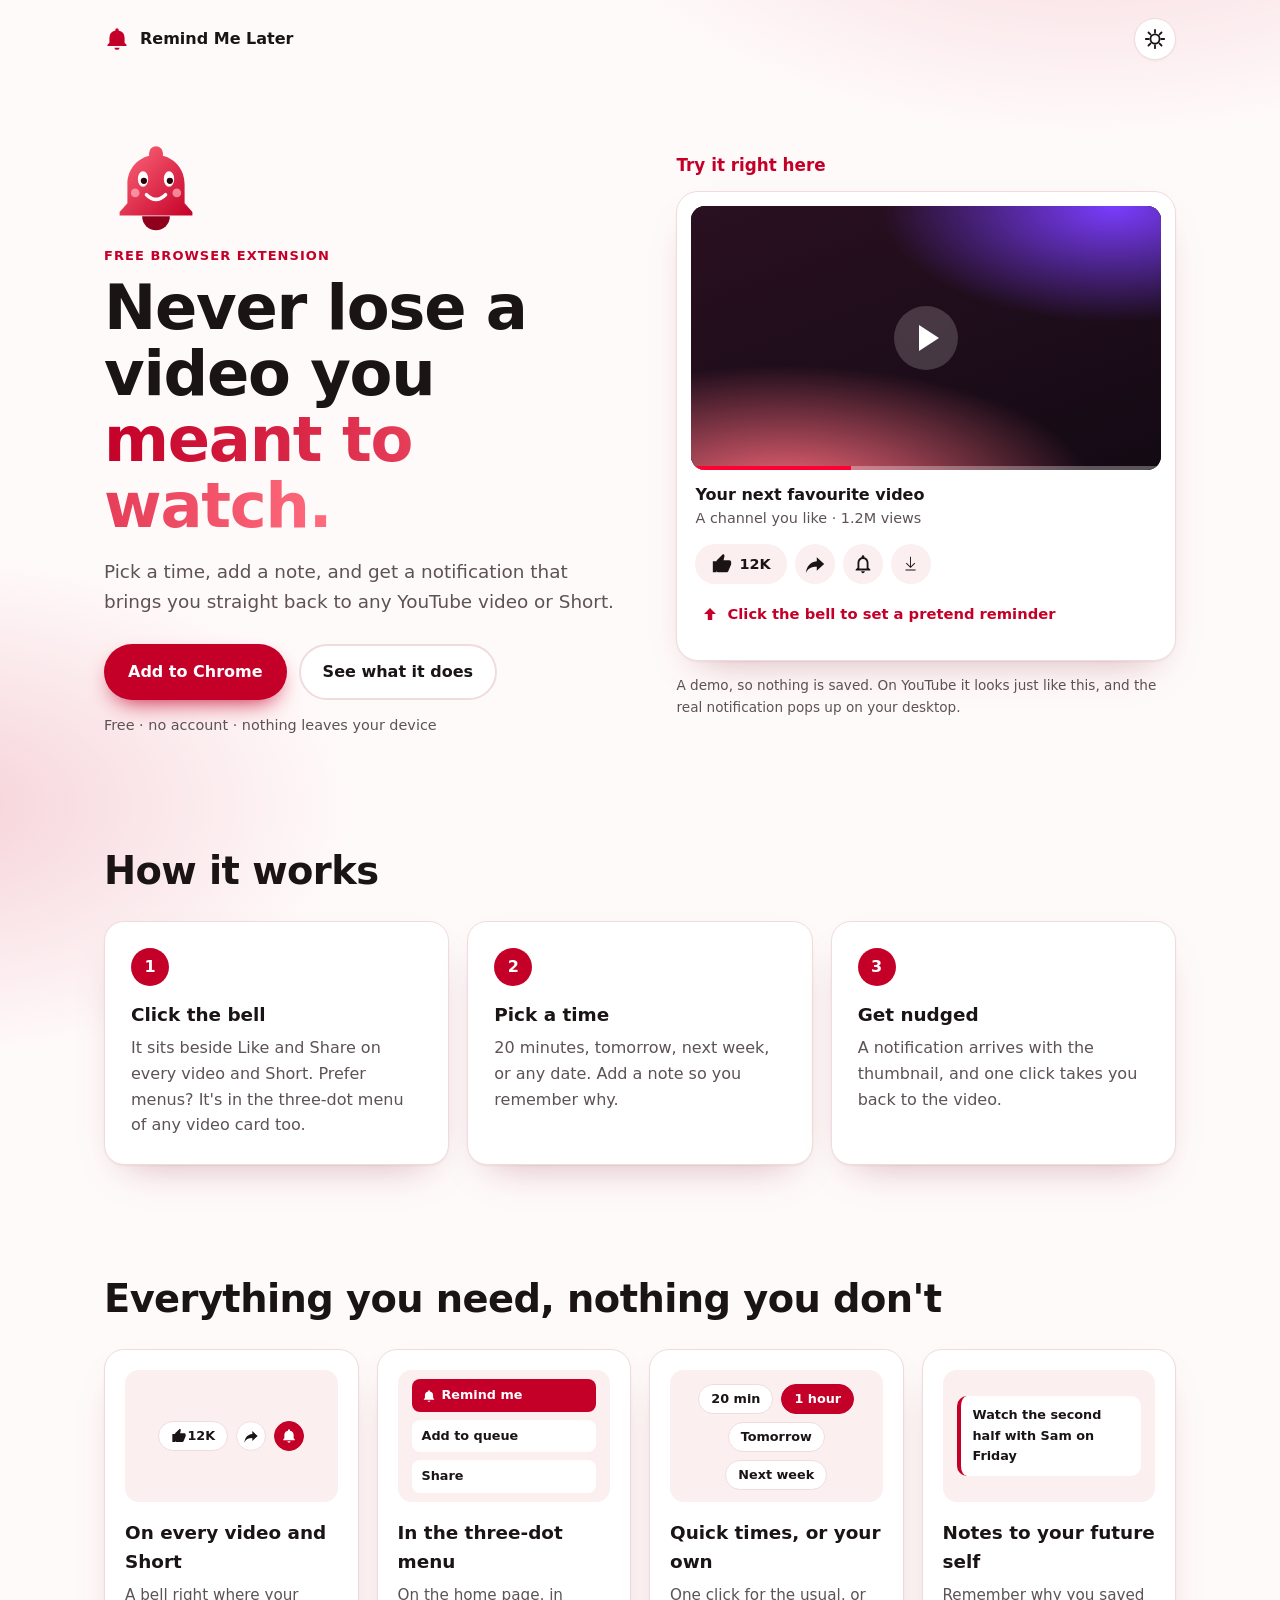
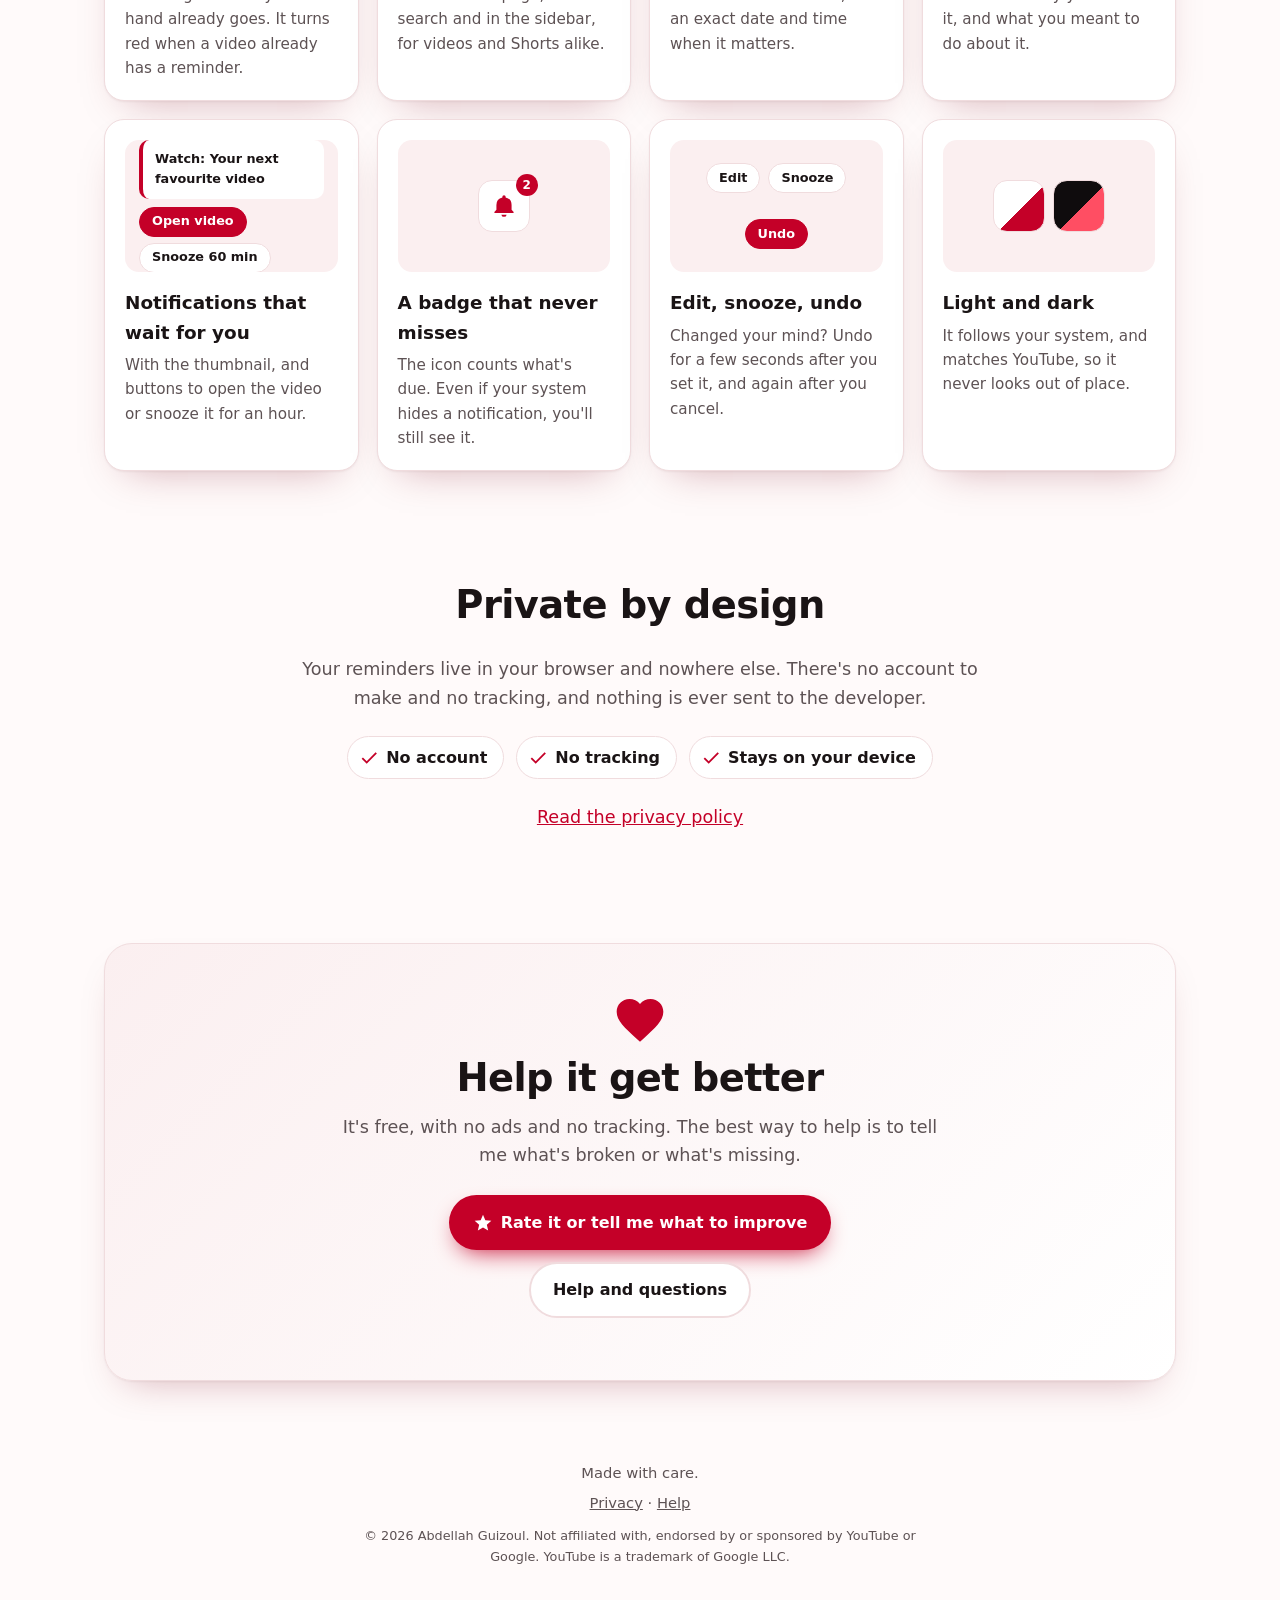
==== commit b26247c4: "Add the Add to Chrome and reviews buttons" ====
--- a/index.html
+++ b/index.html
@@ -45,7 +45,8 @@
         <h1>Never lose a video you <span class="grad">meant to watch.</span></h1>
         <p class="lead">Pick a time, add a note, and get a notification that brings you straight back to any YouTube video or Short.</p>
         <p class="cta">
-          <a class="button primary" href="#features">See what it does</a>
+          <a class="button primary" href="https://chromewebstore.google.com/detail/plhlfinfdnfkbdhmklbagejmmdjhkoke" target="_blank" rel="noopener noreferrer">Add to Chrome</a>
+          <a class="button ghost" href="#features">See what it does</a>
         </p>
         <p class="fine">Free · no account · nothing leaves your device</p>
       </div>
@@ -160,7 +161,7 @@
         <h2 id="support-title">Help it get better</h2>
         <p>It's free, with no ads and no tracking. The best way to help is to tell me what's broken or what's missing.</p>
         <p class="cta">
-          <a class="button primary" data-link="reviews" target="_blank" rel="noopener noreferrer" hidden><svg viewBox="0 0 24 24" aria-hidden="true"><path d="m12 17.3 6.2 3.7-1.6-7 5.4-4.7-7.2-.6L12 2 9.2 8.7 2 9.3l5.4 4.7-1.6 7Z"/></svg>Rate it or tell me what to improve</a>
+          <a class="button primary" href="https://chromewebstore.google.com/detail/plhlfinfdnfkbdhmklbagejmmdjhkoke/reviews" data-link="reviews" target="_blank" rel="noopener noreferrer"><svg viewBox="0 0 24 24" aria-hidden="true"><path d="m12 17.3 6.2 3.7-1.6-7 5.4-4.7-7.2-.6L12 2 9.2 8.7 2 9.3l5.4 4.7-1.6 7Z"/></svg>Rate it or tell me what to improve</a>
           <a class="button ghost" data-link="support" href="help.html">Help and questions</a>
           <a class="button ghost" data-link="donate" target="_blank" rel="noopener noreferrer" hidden><svg viewBox="0 0 24 24" aria-hidden="true"><path d="M12 21.35l-1.45-1.32C5.4 15.36 2 12.28 2 8.5 2 5.42 4.42 3 7.5 3c1.74 0 3.41.81 4.5 2.09C13.09 3.81 14.76 3 16.5 3 19.58 3 22 5.42 22 8.5c0 3.78-3.4 6.86-8.55 11.54L12 21.35z"/></svg>Say thanks</a>
         </p>
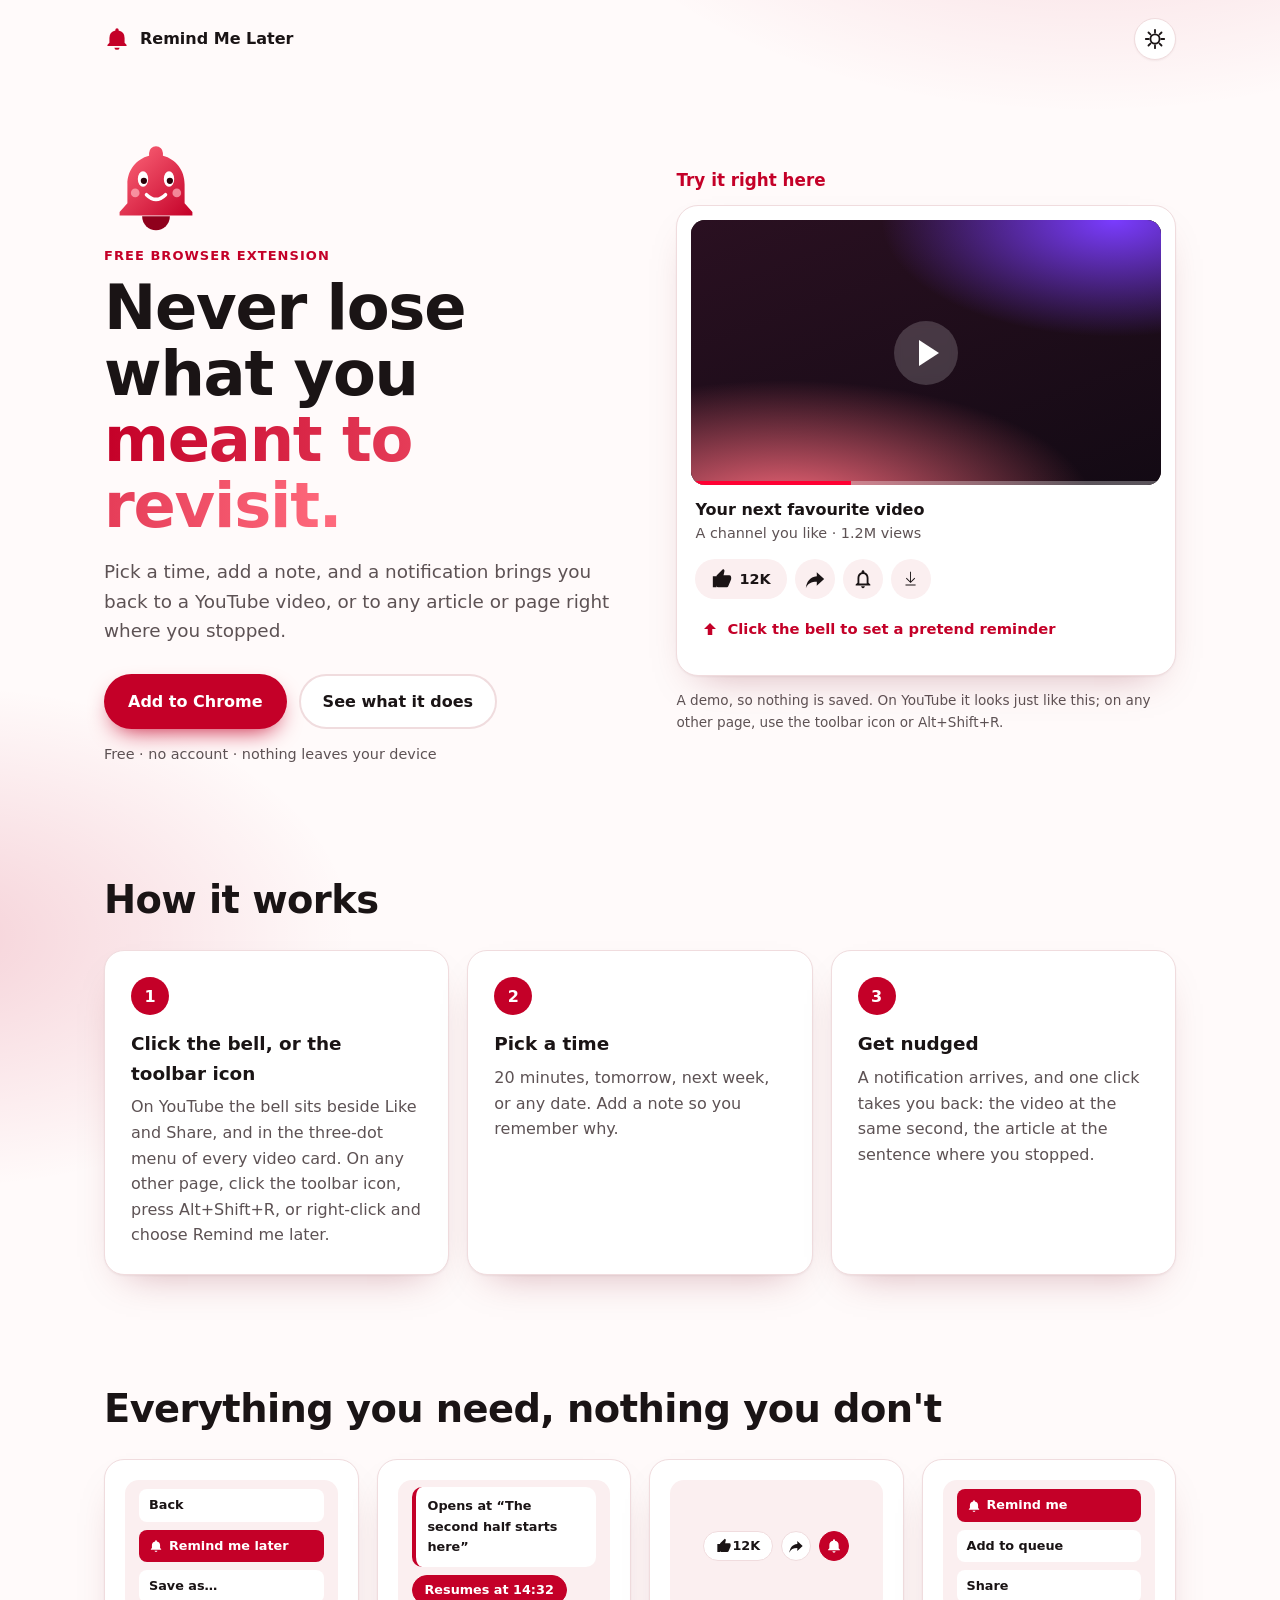
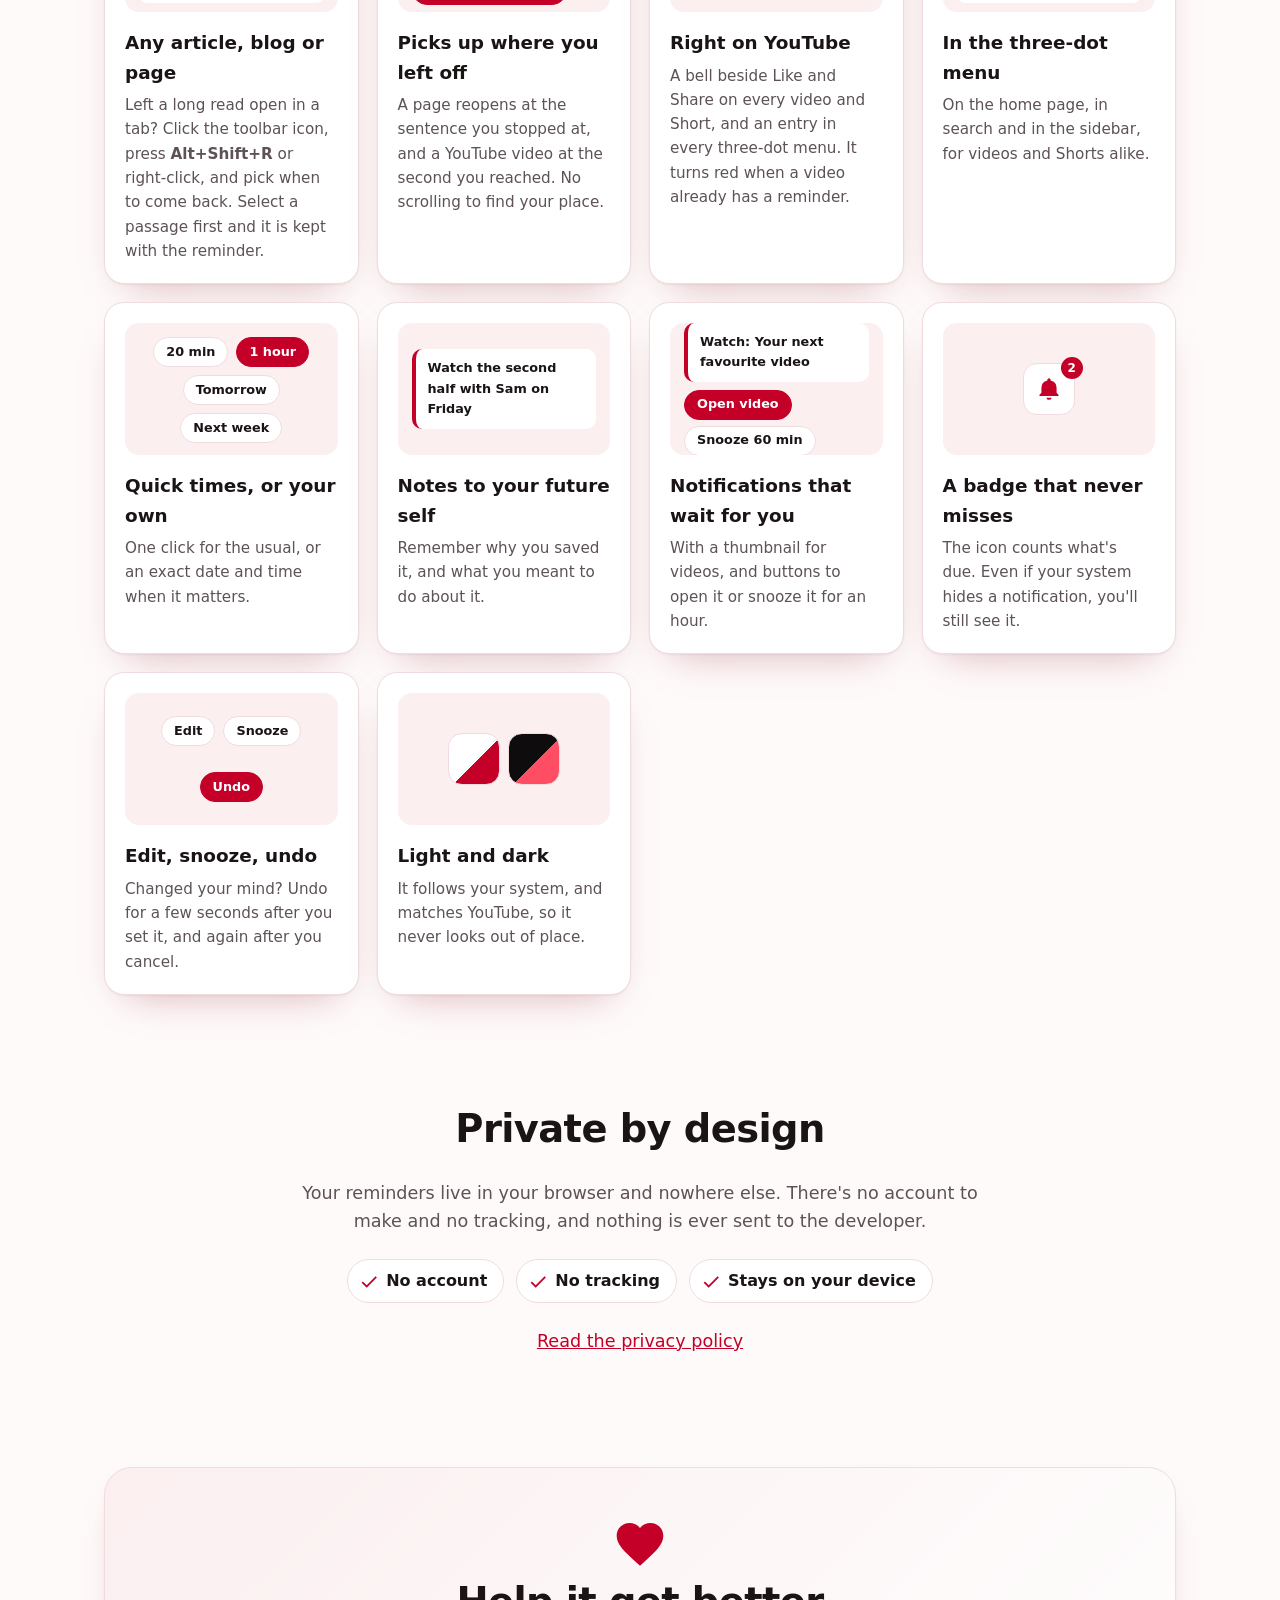
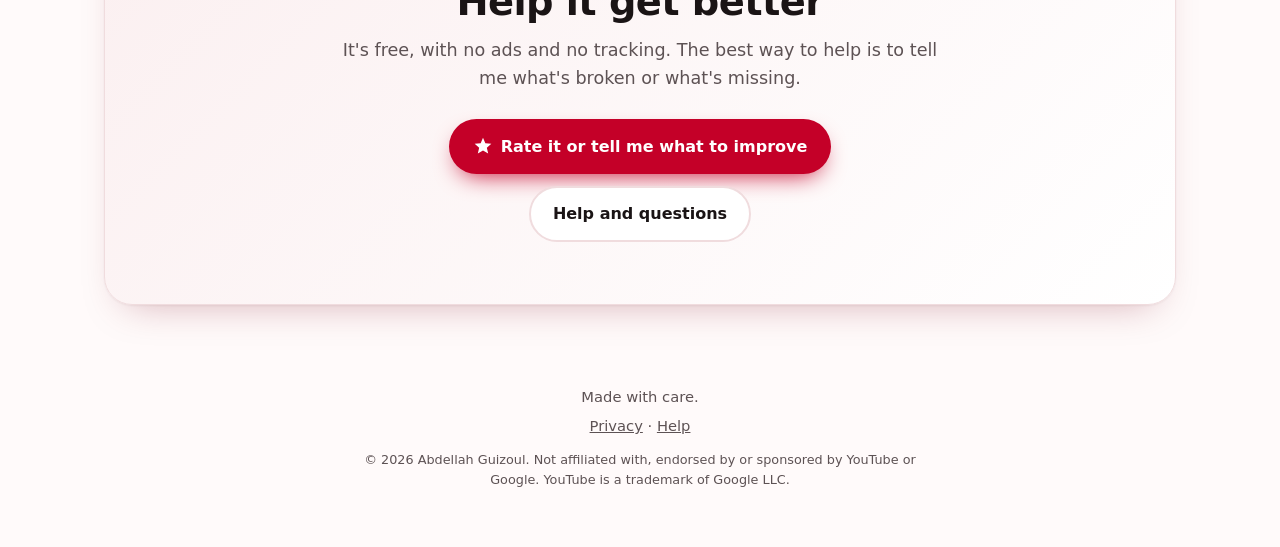
==== commit b148c9a2: "Site for version 1.1.0: reminders for any page, new icon, updated policy Home, help and privacy page" ====
--- a/index.html
+++ b/index.html
@@ -4,8 +4,8 @@
   <meta charset="UTF-8">
   <meta name="viewport" content="width=device-width, initial-scale=1">
   <meta name="color-scheme" content="light dark">
-  <title>Remind Me Later: a reminder for any YouTube video</title>
-  <meta name="description" content="Set a timed reminder, with a note, on any YouTube video or Short, and get a notification that brings you straight back. Free, no account, nothing leaves your device.">
+  <title>Remind Me Later: a reminder for any video or page</title>
+  <meta name="description" content="Set a timed reminder, with a note, on any YouTube video, Short or web page, and get a notification that brings you straight back. Free, no account, nothing leaves your device.">
   <link rel="icon" href="icons/48.png">
   <link rel="stylesheet" href="welcome.css">
   <script src="theme.js"></script>
@@ -42,8 +42,8 @@
           </svg>
         </div>
         <p class="eyebrow">Free browser extension</p>
-        <h1>Never lose a video you <span class="grad">meant to watch.</span></h1>
-        <p class="lead">Pick a time, add a note, and get a notification that brings you straight back to any YouTube video or Short.</p>
+        <h1>Never lose what you <span class="grad">meant to revisit.</span></h1>
+        <p class="lead">Pick a time, add a note, and a notification brings you back to a YouTube video, or to any article or page right where you stopped.</p>
         <p class="cta">
           <a class="button primary" href="https://chromewebstore.google.com/detail/plhlfinfdnfkbdhmklbagejmmdjhkoke" target="_blank" rel="noopener noreferrer">Add to Chrome</a>
           <a class="button ghost" href="#features">See what it does</a>
@@ -93,25 +93,34 @@
           <p></p>
           <button class="button ghost small" type="button" data-replay>Try again</button>
         </div>
-        <p class="demo-caption">A demo, so nothing is saved. On YouTube it looks just like this, and the real notification pops up on your desktop.</p>
+        <p class="demo-caption">A demo, so nothing is saved. On YouTube it looks just like this; on any other page, use the toolbar icon or Alt+Shift+R.</p>
       </div>
     </section>
 
     <section id="how" class="section" aria-labelledby="how-title">
       <h2 id="how-title">How it works</h2>
       <ol class="steps">
-        <li><span class="num">1</span><h3>Click the bell</h3><p>It sits beside Like and Share on every video and Short. Prefer menus? It's in the three-dot menu of any video card too.</p></li>
+        <li><span class="num">1</span><h3>Click the bell, or the toolbar icon</h3><p>On YouTube the bell sits beside Like and Share, and in the three-dot menu of every video card. On any other page, click the toolbar icon, press Alt+Shift+R, or right-click and choose Remind me later.</p></li>
         <li><span class="num">2</span><h3>Pick a time</h3><p>20 minutes, tomorrow, next week, or any date. Add a note so you remember why.</p></li>
-        <li><span class="num">3</span><h3>Get nudged</h3><p>A notification arrives with the thumbnail, and one click takes you back to the video.</p></li>
+        <li><span class="num">3</span><h3>Get nudged</h3><p>A notification arrives, and one click takes you back: the video at the same second, the article at the sentence where you stopped.</p></li>
       </ol>
     </section>
+
 
     <section id="features" class="section" aria-labelledby="features-title">
       <h2 id="features-title">Everything you need, nothing you don't</h2>
       <div class="grid">
         <article>
+          <div class="visual col" aria-hidden="true"><span class="menu-row">Back</span><span class="menu-row hot"><svg viewBox="0 0 24 24" aria-hidden="true"><path d="M12 22a2.5 2.5 0 0 0 2.45-2h-4.9A2.5 2.5 0 0 0 12 22Zm7-6.5V11a7 7 0 0 0-5.5-6.84V3.5a1.5 1.5 0 0 0-3 0v.66A7 7 0 0 0 5 11v4.5L3.3 17.2a.75.75 0 0 0 .53 1.3h16.34a.75.75 0 0 0 .53-1.3L19 15.5Z"/></svg>Remind me later</span><span class="menu-row">Save as…</span></div>
+          <h3>Any article, blog or page</h3><p>Left a long read open in a tab? Click the toolbar icon, press <strong>Alt+Shift+R</strong> or right-click, and pick when to come back. Select a passage first and it is kept with the reminder.</p>
+        </article>
+        <article>
+          <div class="visual col" aria-hidden="true"><span class="note-ui">Opens at “The second half starts here”</span><span class="row-ui"><span class="chip-ui hot">Resumes at 14:32</span></span></div>
+          <h3>Picks up where you left off</h3><p>A page reopens at the sentence you stopped at, and a YouTube video at the second you reached. No scrolling to find your place.</p>
+        </article>
+        <article>
           <div class="visual" aria-hidden="true"><span class="chip-ui"><svg viewBox="0 0 24 24" aria-hidden="true"><path d="M2 21h4V9H2v12Zm20-11a2 2 0 0 0-2-2h-6.3l1-4.6v-.3c0-.4-.2-.8-.4-1.1L13.2 1 6.6 7.6C6.2 8 6 8.5 6 9v10a2 2 0 0 0 2 2h9c.8 0 1.5-.5 1.8-1.2l3-7.1c.1-.2.2-.5.2-.7v-2Z"/></svg>12K</span><span class="chip-ui round"><svg viewBox="0 0 24 24" aria-hidden="true"><path d="m14 9-.1-4.4L22 12l-8.1 7.4L14 15c-6 0-10 2-12 7 1-7 4-12 12-13Z"/></svg></span><span class="chip-ui round hot"><svg viewBox="0 0 24 24"><path d="M12 22a2.5 2.5 0 0 0 2.45-2h-4.9A2.5 2.5 0 0 0 12 22Zm7-6.5V11a7 7 0 0 0-5.5-6.84V3.5a1.5 1.5 0 0 0-3 0v.66A7 7 0 0 0 5 11v4.5L3.3 17.2a.75.75 0 0 0 .53 1.3h16.34a.75.75 0 0 0 .53-1.3L19 15.5Z"/></svg></span></div>
-          <h3>On every video and Short</h3><p>A bell right where your hand already goes. It turns red when a video already has a reminder.</p>
+          <h3>Right on YouTube</h3><p>A bell beside Like and Share on every video and Short, and an entry in every three-dot menu. It turns red when a video already has a reminder.</p>
         </article>
         <article>
           <div class="visual col" aria-hidden="true"><span class="menu-row hot"><svg viewBox="0 0 24 24" aria-hidden="true"><path d="M12 22a2.5 2.5 0 0 0 2.45-2h-4.9A2.5 2.5 0 0 0 12 22Zm7-6.5V11a7 7 0 0 0-5.5-6.84V3.5a1.5 1.5 0 0 0-3 0v.66A7 7 0 0 0 5 11v4.5L3.3 17.2a.75.75 0 0 0 .53 1.3h16.34a.75.75 0 0 0 .53-1.3L19 15.5Z"/></svg>Remind me</span><span class="menu-row">Add to queue</span><span class="menu-row">Share</span></div>
@@ -127,7 +136,7 @@
         </article>
         <article>
           <div class="visual col" aria-hidden="true"><span class="note-ui strong">Watch: Your next favourite video</span><span class="row-ui"><span class="chip-ui hot">Open video</span><span class="chip-ui">Snooze 60 min</span></span></div>
-          <h3>Notifications that wait for you</h3><p>With the thumbnail, and buttons to open the video or snooze it for an hour.</p>
+          <h3>Notifications that wait for you</h3><p>With a thumbnail for videos, and buttons to open it or snooze it for an hour.</p>
         </article>
         <article>
           <div class="visual" aria-hidden="true"><span class="toolbar-ui"><svg viewBox="0 0 24 24"><path d="M12 22a2.5 2.5 0 0 0 2.45-2h-4.9A2.5 2.5 0 0 0 12 22Zm7-6.5V11a7 7 0 0 0-5.5-6.84V3.5a1.5 1.5 0 0 0-3 0v.66A7 7 0 0 0 5 11v4.5L3.3 17.2a.75.75 0 0 0 .53 1.3h16.34a.75.75 0 0 0 .53-1.3L19 15.5Z"/></svg><b>2</b></span></div>
--- a/welcome.css
+++ b/welcome.css
@@ -67,6 +67,11 @@
 .pin[data-state="pinned"] [data-show="done"] { display: flex; }
 .pin[data-state="pinned"] p[data-show="done"] { display: block; }
 .pin[data-state="pinned"] .pin-art { display: none; }
+.notify .button { margin-top: 8px; }
+#notify-result:empty { display: none; }
+#notify-result { margin-top: 10px; color: var(--muted); font-size: .95rem; line-height: 1.45; }
+#notify-result p { margin: 0 0 4px; }
+#notify-result ul { margin: 0; padding-left: 20px; }
 .pin-art { display: flex; align-items: center; gap: 8px; flex: none; }
 .mock-arrow { width: 18px; height: 18px; color: var(--muted); flex: none; }
 .mock-toolbar { display: flex; align-items: center; gap: 6px; padding: 5px 8px; border-radius: 10px; background: var(--soft); border: 1px solid var(--border); }
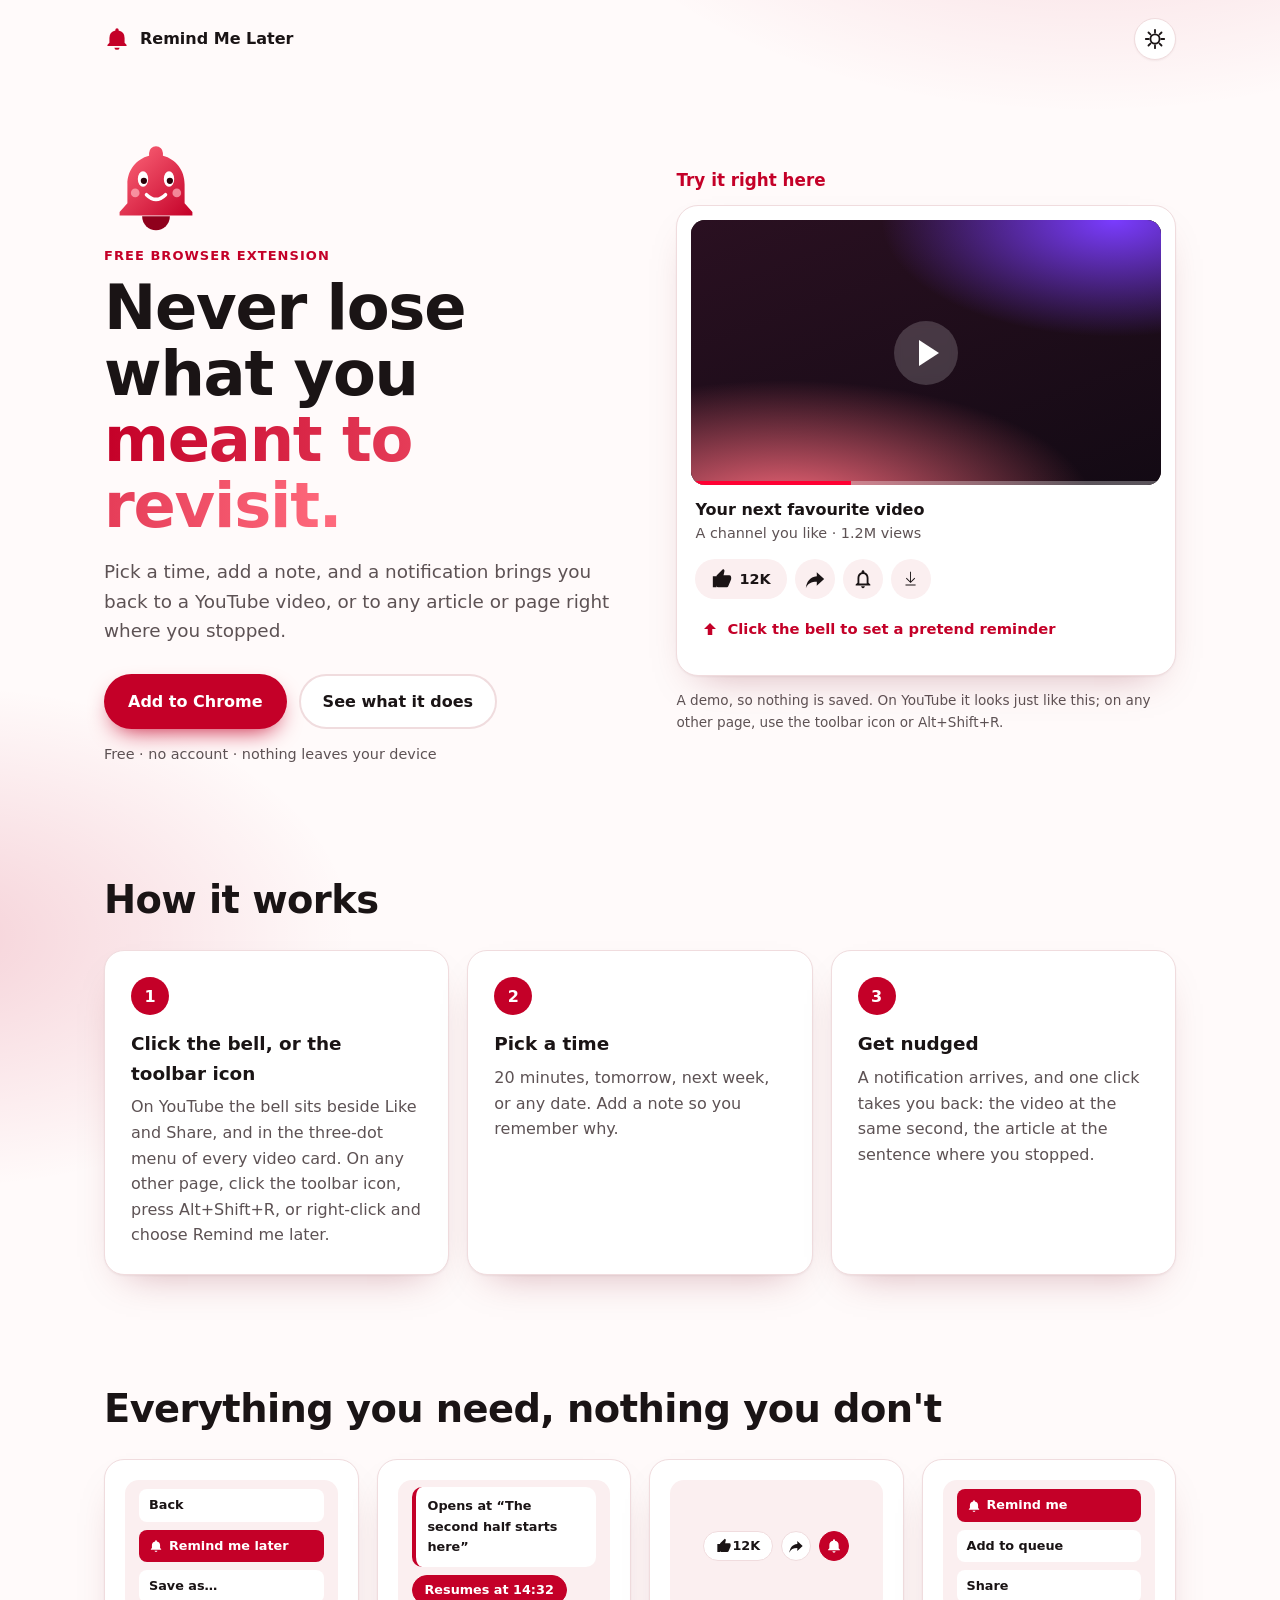
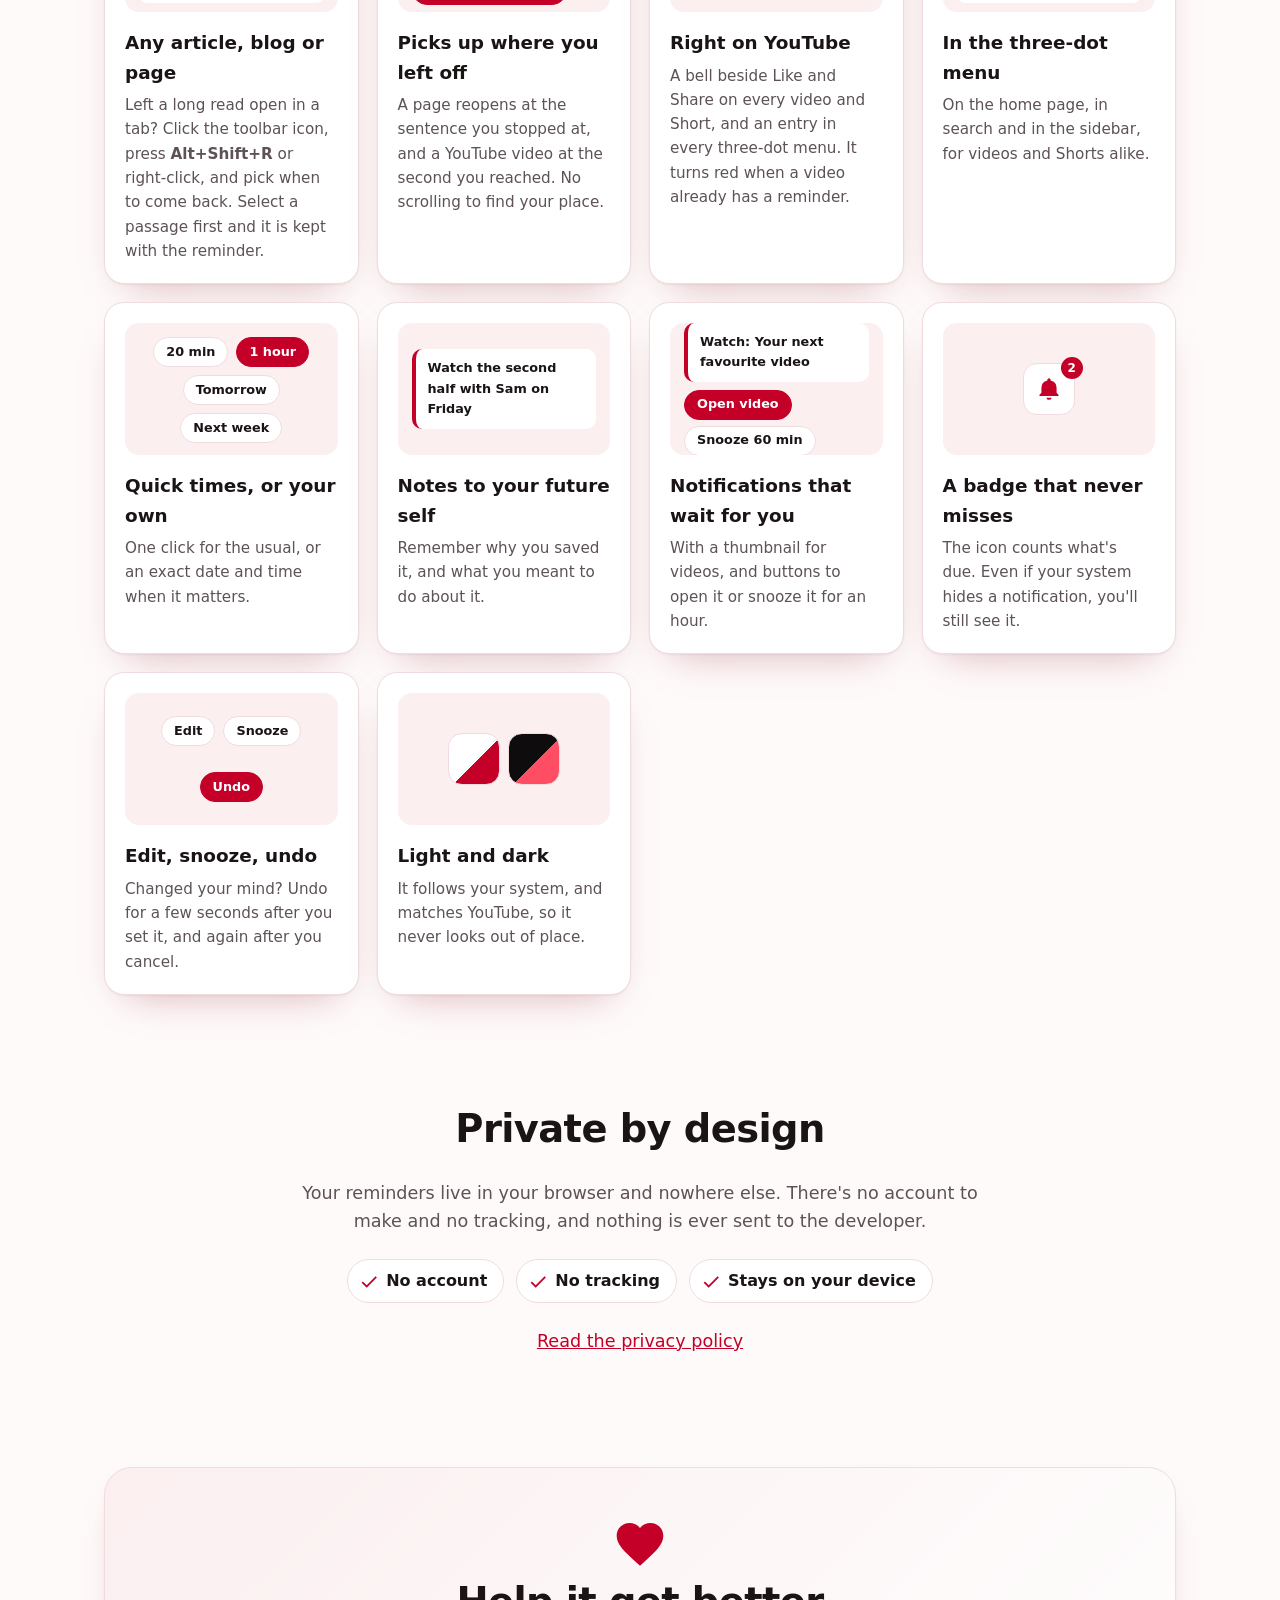
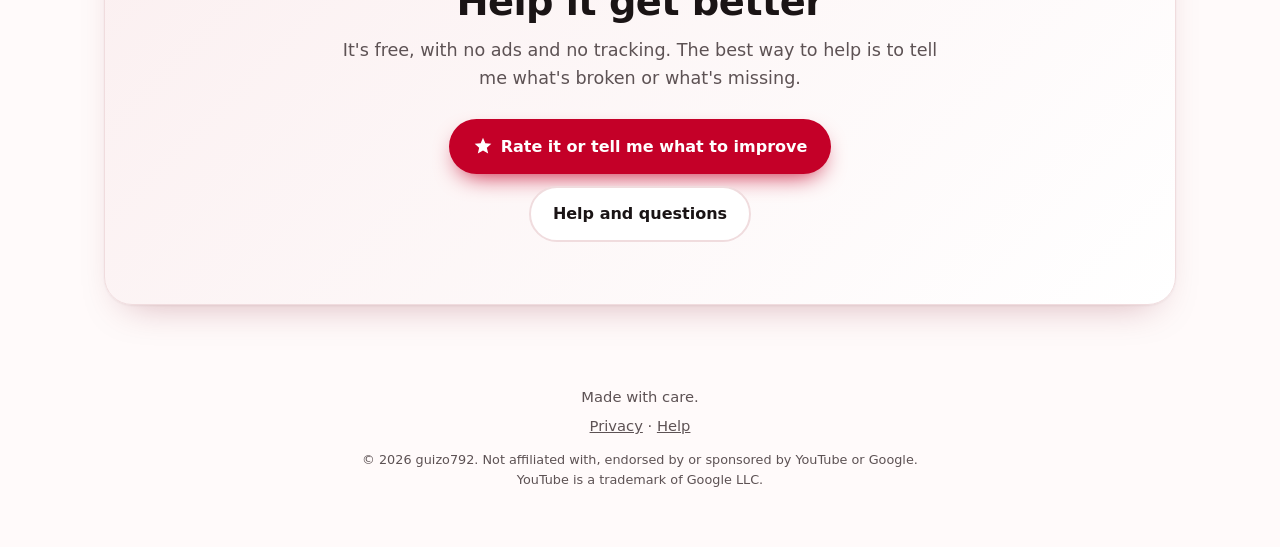
==== commit 0d36badf: "Show guizo792 as the developer name Co-Authored-By: Claude Sonnet 5.5 <noreply@anthropic.com>" ====
--- a/index.html
+++ b/index.html
@@ -181,7 +181,7 @@
   <footer class="foot">
     <p>Made with care.</p>
     <p><a data-link="privacy" href="privacy.html">Privacy</a> · <a data-link="support" href="help.html">Help</a></p>
-    <p class="legal">© 2026 Abdellah Guizoul. Not affiliated with, endorsed by or sponsored by YouTube or Google. YouTube is a trademark of Google LLC.</p>
+    <p class="legal">© 2026 guizo792. Not affiliated with, endorsed by or sponsored by YouTube or Google. YouTube is a trademark of Google LLC.</p>
   </footer>
 
   <script src="welcome.js" defer></script>
